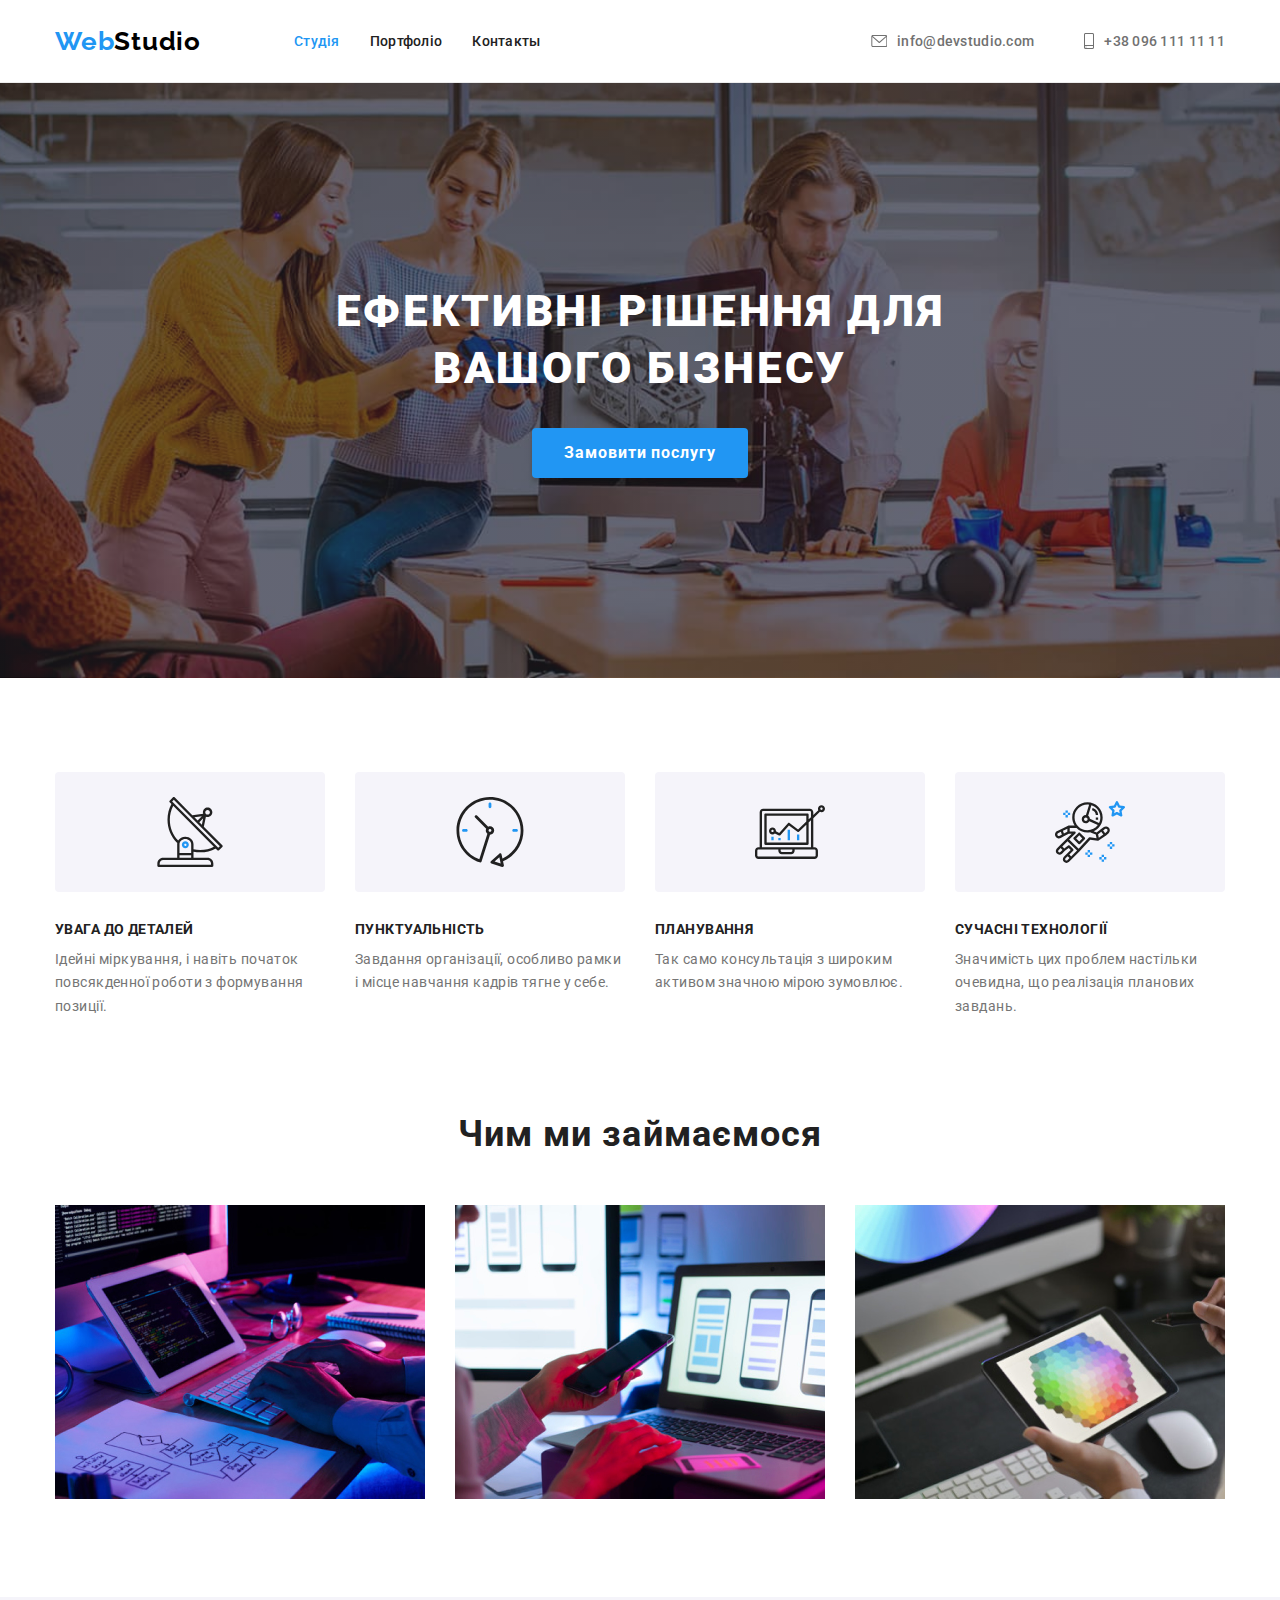
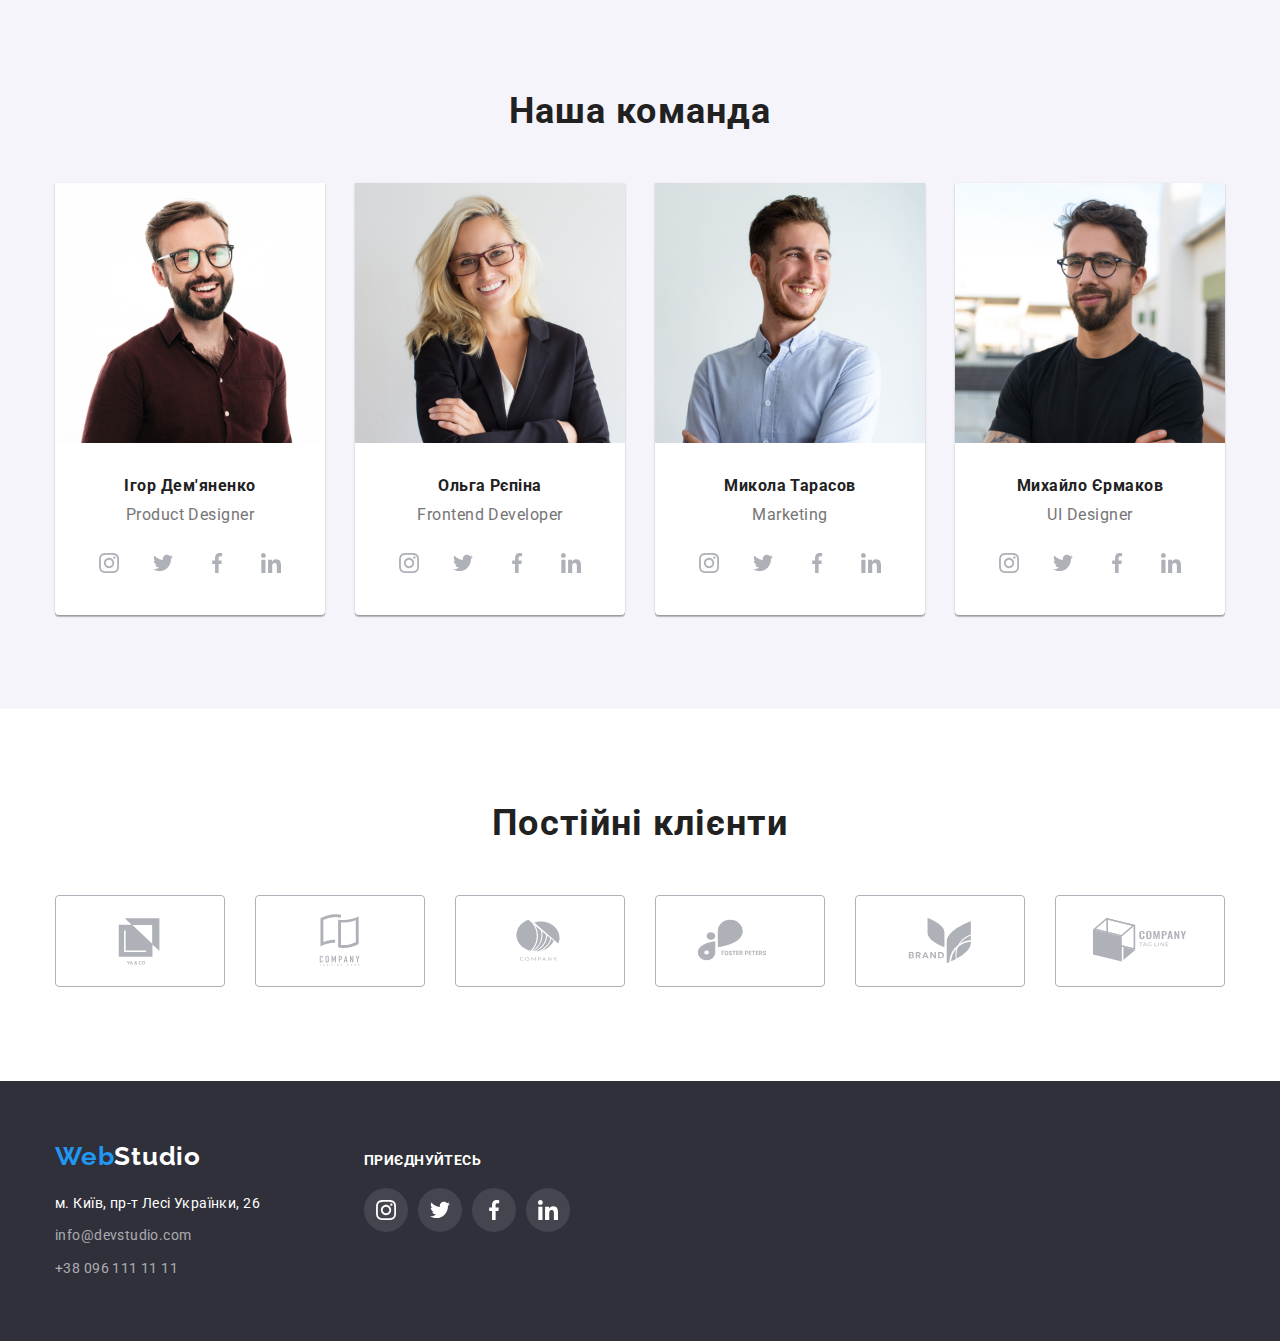
==== index.html @ 7f7ce5af "create h/w 5" ====
<!DOCTYPE html>
<html lang="uk">
  <head>
    <meta charset="UTF-8" />
    <meta http-equiv="X-UA-Compatible" content="IE=edge" />
    <meta name="viewport" content="width=device-width, initial-scale=1.0" />
    <title>Document</title>
    <link rel="preconnect" href="https://fonts.googleapis.com" />
    <link rel="preconnect" href="https://fonts.gstatic.com" crossorigin />
    <link
      href="https://fonts.googleapis.com/css2?family=Raleway:wght@700&family=Roboto:wght@400;500;700;900&display=swap"
      rel="stylesheet"
    />
    <link
      rel="stylesheet"
      href="https://cdnjs.cloudflare.com/ajax/libs/modern-normalize/1.1.0/modern-normalize.min.css"
    />
    <link rel="stylesheet" href="./css/styles.css" />
  </head>
  <body class="page">
    <header class="page-header">
      <div class="header-container container">
        <nav class="header nav">
          <a class="logo link" href="./index.html"
            >Web<span class="logo-header">Studio</span></a
          >
          <ul class="site-nav list">
            <li class="item">
              <a href="./index.html" class="link current">Студiя</a>
            </li>
            <li class="item">
              <a href="./portfolio.html" class="link">Портфолiо</a>
            </li>
            <li class="item"><a href="" class="link">Контакты</a></li>
          </ul>
        </nav>
        <ul class="header-contacts list">
          <li class="item">
            <a href="malito:info@devstudio.com" class="link"
              ><svg width="16" height="12" class="icons-header">
                <use
                  href="./images/icons.svg/symbol-defs.svg#icon-envelope"
                ></use></svg
              >info@devstudio.com</a
            >
          </li>
          <li class="item">
            <a href="tel:+380961111111" class="link"
              ><svg width="10" height="16" class="icons-header">
                <use
                  href="./images/icons.svg/symbol-defs.svg#icon-smartphone"
                ></use></svg
              >+38 096 111 11 11</a
            >
          </li>
        </ul>
      </div>
    </header>
    <main>
      <section class="hero section">
        <div class="container">
          <h1 class="main-header">Ефективні рішення для вашого бізнесу</h1>
          <button type="button" class="button primary">Замовити послугу</button>
        </div>
      </section>
      <section class="section features">
        <div class="benefits container">
          <h2 hidden>Нашi переваги</h2>
          <ul class="site-nav list">
            <li class="benefits-of-company">
              <div class="icons-benefits">
                <svg width="70" height="70">
                  <use
                    href="./images/icons.svg/symbol-defs.svg#icon-antenna"
                  ></use>
                </svg>
              </div>
              <h3 class="section-title">УВАГА ДО ДЕТАЛЕЙ</h3>
              <p class="benefits">
                Ідейні міркування, і навіть початок повсякденної роботи з
                формування позиції.
              </p>
            </li>
            <li class="benefits-of-company">
              <div class="icons-benefits">
                <svg width="70" height="70">
                  <use
                    href="./images/icons.svg/symbol-defs.svg#icon-clock"
                  ></use>
                </svg>
              </div>
              <h3 class="section-title">ПУНКТУАЛЬНІСТЬ</h3>
              <p class="benefits">
                Завдання організації, особливо рамки і місце навчання кадрів
                тягне у себе.
              </p>
            </li>
            <li class="benefits-of-company">
              <div class="icons-benefits">
                <svg width="70" height="70">
                  <use
                    href="./images/icons.svg/symbol-defs.svg#icon-diagram"
                  ></use>
                </svg>
              </div>
              <h3 class="section-title">ПЛАНУВАННЯ</h3>
              <p class="benefits">
                Так само консультація з широким активом значною мірою зумовлює.
              </p>
            </li>
            <li class="benefits-of-company">
              <div class="icons-benefits">
                <svg width="70" height="70">
                  <use
                    href="./images/icons.svg/symbol-defs.svg#icon-astronaut"
                  ></use>
                </svg>
              </div>
              <h3 class="section-title">СУЧАСНІ ТЕХНОЛОГІЇ</h3>
              <p class="benefits">
                Значимість цих проблем настільки очевидна, що реалізація
                планових завдань.
              </p>
            </li>
          </ul>
        </div>
      </section>
      <section class="section">
        <div class="container">
          <h2 class="title-what-we-do">Чим ми займаємося</h2>
          <ul class="site-nav works list">
            <li>
              <img
                src="./images/what-we-do1.jpg"
                alt="what we do1"
                width="370"
              />
            </li>
            <li>
              <img
                src="./images/what-we-do2.jpg"
                alt="what we do2"
                width="370"
              />
            </li>
            <li>
              <img
                src="./images/what-we-do3.jpg"
                alt="what we do3"
                width="370"
              />
            </li>
          </ul>
        </div>
      </section>
      <section class="section team">
        <div class="container">
          <h2 class="team-title">Наша команда</h2>
          <ul class="team-list list">
            <li class="team-employees">
              <img
                src="./images/our-team-product-designer.jpg"
                alt="product-designer"
                width="270"
              />
              <div class="team-wrapper">
                <h3 class="team-name">Ігор Дем'яненко</h3>
                <p class="team-position">Product Designer</p>
                <ul class="social-iist">
                  <li class="item">
                    <a href="https://instagram.com/" class="social-icons">
                      <svg width="20" height="20">
                        <use
                          href="./images/icons.svg/symbol-defs.svg#icon-instagram-2"
                        ></use></svg
                    ></a>
                  </li>
                  <li class="item">
                    <a href="https://twitter.com/" class="social-icons">
                      <svg width="20" height="20">
                        <use
                          href="./images/icons.svg/symbol-defs.svg#icon-twitter"
                        ></use></svg
                    ></a>
                  </li>
                  <li class="item">
                    <a href="https://facebook.com/" class="social-icons">
                      <svg width="20" height="20">
                        <use
                          href="./images/icons.svg/symbol-defs.svg#icon-facebook"
                        ></use></svg
                    ></a>
                  </li>
                  <li class="item">
                    <a href="https://www.linkedin.com/" class="social-icons">
                      <svg width="20" height="20">
                        <use
                          href="./images/icons.svg/symbol-defs.svg#icon-linkedin"
                        ></use></svg
                    ></a>
                  </li>
                </ul>
              </div>
            </li>

            <li class="team-employees">
              <img
                src="./images/our-team-frontend-developer.jpg"
                alt="frontend-developer"
                width="270"
              />
              <div class="team-wrapper">
                <h3 class="team-name">Ольга Рєпіна</h3>
                <p class="team-position">Frontend Developer</p>
                <ul class="social-iist">
                  <li class="item">
                    <a href="https://instagram.com/" class="social-icons">
                      <svg width="20" height="20">
                        <use
                          href="./images/icons.svg/symbol-defs.svg#icon-instagram-2"
                        ></use></svg
                    ></a>
                  </li>
                  <li class="item">
                    <a href="https://twitter.com/" class="social-icons">
                      <svg width="20" height="20">
                        <use
                          href="./images/icons.svg/symbol-defs.svg#icon-twitter"
                        ></use></svg
                    ></a>
                  </li>
                  <li class="item">
                    <a href="https://facebook.com/" class="social-icons">
                      <svg width="20" height="20">
                        <use
                          href="./images/icons.svg/symbol-defs.svg#icon-facebook"
                        ></use></svg
                    ></a>
                  </li>
                  <li class="item">
                    <a href="https://www.linkedin.com/" class="social-icons">
                      <svg width="20" height="20">
                        <use
                          href="./images/icons.svg/symbol-defs.svg#icon-linkedin"
                        ></use></svg
                    ></a>
                  </li>
                </ul>
              </div>
            </li>
            <li class="team-employees">
              <img
                src="./images/our-team-marketing.jpg"
                alt="marketing"
                width="270"
              />
              <div class="team-wrapper">
                <h3 class="team-name">Микола Тарасов</h3>
                <p class="team-position">Marketing</p>
                <ul class="social-iist">
                  <li class="item">
                    <a href="https://instagram.com/" class="social-icons">
                      <svg width="20" height="20">
                        <use
                          href="./images/icons.svg/symbol-defs.svg#icon-instagram-2"
                        ></use></svg
                    ></a>
                  </li>
                  <li class="item">
                    <a href="https://twitter.com/" class="social-icons">
                      <svg width="20" height="20">
                        <use
                          href="./images/icons.svg/symbol-defs.svg#icon-twitter"
                        ></use></svg
                    ></a>
                  </li>
                  <li class="item">
                    <a href="https://facebook.com/" class="social-icons">
                      <svg width="20" height="20">
                        <use
                          href="./images/icons.svg/symbol-defs.svg#icon-facebook"
                        ></use></svg
                    ></a>
                  </li>
                  <li class="item">
                    <a href="https://www.linkedin.com/" class="social-icons">
                      <svg width="20" height="20">
                        <use
                          href="./images/icons.svg/symbol-defs.svg#icon-linkedin"
                        ></use></svg
                    ></a>
                  </li>
                </ul>
              </div>
            </li>
            <li class="team-employees">
              <img
                src="./images/our-team-ui-designer.jpg"
                alt="ui designer"
                width="270"
              />
              <div class="team-wrapper">
                <h3 class="team-name">Михайло Єрмаков</h3>
                <p class="team-position">UI Designer</p>
                <ul class="social-iist">
                  <li class="item">
                    <a href="https://instagram.com/" class="social-icons">
                      <svg width="20" height="20">
                        <use
                          href="./images/icons.svg/symbol-defs.svg#icon-instagram-2"
                        ></use></svg
                    ></a>
                  </li>
                  <li class="item">
                    <a href="https://twitter.com/" class="social-icons">
                      <svg width="20" height="20">
                        <use
                          href="./images/icons.svg/symbol-defs.svg#icon-twitter"
                        ></use></svg
                    ></a>
                  </li>
                  <li class="item">
                    <a href="https://facebook.com/" class="social-icons">
                      <svg width="20" height="20">
                        <use
                          href="./images/icons.svg/symbol-defs.svg#icon-facebook"
                        ></use></svg
                    ></a>
                  </li>
                  <li class="item">
                    <a href="https://www.linkedin.com/" class="social-icons">
                      <svg width="20" height="20">
                        <use
                          href="./images/icons.svg/symbol-defs.svg#icon-linkedin"
                        ></use></svg
                    ></a>
                  </li>
                </ul>
              </div>
            </li>
          </ul>
        </div>
      </section>
      <section class="regular-customers section">
        <div class="container">
          <h2 class="title customers">Постійні клієнти</h2>
          <ul class="customers-list icons list">
            <li class="regular-customers icons">
              <a href="" class="company-icons">
                <svg width="106" height="60" class="items-clients">
                  <use
                    href="./images/icons.svg/symbol-defs.svg#icon-logo-union"
                  ></use></svg
              ></a>
            </li>
            <li class="regular-customers icons">
              <a href="" class="company-icons">
                <svg width="106" height="60" class="items-clients">
                  <use
                    href="./images/icons.svg/symbol-defs.svg#icon-logo-company"
                  ></use></svg
              ></a>
            </li>
            <li class="regular-customers icons">
              <a href="" class="company-icons">
                <svg width="106" height="60" class="items-clients">
                  <use
                    href="./images/icons.svg/symbol-defs.svg#icon-logo-second-company"
                  ></use></svg
              ></a>
            </li>
            <li class="regular-customers icons">
              <a href="" class="company-icons">
                <svg width="106" height="60" class="items-clients">
                  <use
                    href="./images/icons.svg/symbol-defs.svg#icon-logo-foster-peaters"
                  ></use></svg
              ></a>
            </li>
            <li class="regular-customers icons">
              <a href="" class="company-icons">
                <svg width="106" height="60" class="items-clients">
                  <use
                    href="./images/icons.svg/symbol-defs.svg#icon-logo-brand"
                  ></use></svg
              ></a>
            </li>
            <li class="regular-customers icons">
              <a href="" class="company-icons">
                <svg width="106" height="60" class="items-clients">
                  <use
                    href="./images/icons.svg/symbol-defs.svg#icon-logo-tag"
                  ></use></svg
              ></a>
            </li>
          </ul>
        </div>
      </section>
    </main>
    <footer class="page-footer">
      <div class="container footer">
        <div>
          <a class="logo link" href="./index.html"
            >Web<span class="logo-footer">Studio</span></a
          >
          <address class="footer-address">
            <ul class="nav-footer list">
              <li class="footer-item">
                <a
                  href="https://goo.gl/maps/p2XQU8UmfZMLt7c46"
                  target="_blank"
                  rel="noreferrer noopener"
                  >м. Київ, пр-т Лесі Українки, 26</a
                >
              </li>
              <li class="footer-item">
                <a class="contacts" href="malito:info@devstudio.com"
                  >info@devstudio.com</a
                >
              </li>
              <li class="footer-item">
                <a class="contacts" href="tel:+380961111111"
                  >+38 096 111 11 11</a
                >
              </li>
            </ul>
          </address>
        </div>
        <div>
          <p class="call-to-action">приєднуйтесь</p>
          <ul class="footer socials-icon list">
            <li class="item">
              <a href="https://instagram.com/" class="footer social-icons">
                <svg width="20" height="20">
                  <use
                    href="./images/icons.svg/symbol-defs.svg#icon-instagram-2"
                  ></use></svg
              ></a>
            </li>
            <li class="item">
              <a href="https://twitter.com/" class="footer social-icons">
                <svg width="20" height="20">
                  <use
                    href="./images/icons.svg/symbol-defs.svg#icon-twitter"
                  ></use></svg
              ></a>
            </li>
            <li class="item">
              <a href="https://facebook.com/" class="footer social-icons">
                <svg width="20" height="20">
                  <use
                    href="./images/icons.svg/symbol-defs.svg#icon-facebook"
                  ></use></svg
              ></a>
            </li>
            <li class="item">
              <a href="https://www.linkedin.com/" class="footer social-icons">
                <svg width="20" height="20">
                  <use
                    href="./images/icons.svg/symbol-defs.svg#icon-linkedin"
                  ></use></svg
              ></a>
            </li>
          </ul>
        </div>
      </div>
    </footer>
  </body>
</html>
---- css/styles.css ----
:root {
  --primary-text-color: #757575;
  --title-text-color: #000000;
  --accent-color: #2196f3;
  --title-header: #ffffff;
  --button-background: #f5f4fa;
}

body {
  color: var(--primary-text-color);
  background-color: var(--title-header);
  font-family: Roboto, sans-serif;
  margin: 0;
}

h1,
h2,
h3,
h4,
p {
  margin: 0px;
}

.list {
  list-style: none;
  padding: 0;
  margin: 0;
}

.img {
  display: block;
}

.section {
  padding: 94px 0;
  max-width: 1600px;
  margin-left: auto;
  margin-right: auto;
}
.page-footer {
  background-color: #2f303a;
  padding-top: 60px;
  padding-bottom: 60px;
  max-width: 1600px;
  margin-left: auto;
  margin-right: auto;
}

.logo {
  color: var(--accent-color);
  font-family: Raleway;
  font-weight: 700;
  font-size: 26px;
  line-height: 1.1;
  letter-spacing: 0.03em;
  margin-right: 93px;
}

.logo-header {
  color: var(--title-text-color);
  font-family: Raleway;
  font-weight: 700;
  font-size: 26px;
  line-height: 1.19;
  letter-spacing: 0.03em;
}

.logo-footer {
  color: var(--title-header);
  font-family: Raleway;
  font-weight: 700;
  font-size: 26px;
  line-height: 1.19;
  letter-spacing: 0.03em;
}

/*Site navigation*/

.site-nav.list {
  display: flex;
}

.site-nav .item {
  display: flex;
}

.site-nav .item:not(:last-child) {
  margin-right: 30px;
}

.site-nav.list.header {
  display: flex;
  margin-right: 30px;
}

.site-nav .link {
  color: #212121;
  font-weight: 500;
  font-size: 14px;
  line-height: 1.3;
  letter-spacing: 0.02em;
  display: flex;
  padding: 32px 0;
}
.site-nav .link:hover,
.site-nav .link:focus {
  color: var(--accent-color);
}

.site-nav.list a:hover,
:focus {
  color: var(--accent-color);
}

/*Site navigation footer*/

.nav-footer {
  color: var(--title-header);
  font-size: 14px;
  line-height: 1.7;
  letter-spacing: 0.03em;
}

.footer-address {
  font-style: normal;
  margin-top: 20px;
}

.footer-item:not(:last-child) {
  margin-bottom: 9px;
}

.nav-footer a {
  color: var(--title-header);
  font-size: 14px;
  line-height: 1.7;
  letter-spacing: 0.03em;
  text-decoration: none;
}

.nav-footer a:hover,
.nav-footer a:focus {
  color: var(--accent-color);
}

.nav-footer.list a.contacts {
  color: rgba(255, 255, 255, 0.6);
}

.nav-footer.list a:hover,
.nav-footer.list a:focus {
  color: var(--accent-color);
}

.section-title {
  color: #212121;
  line-height: 1.14;
  letter-spacing: 0.03em;
  font-size: 14px;
  text-transform: uppercase;
  margin-top: 0%;
  margin-bottom: 10px;
}

.button.primary {
  color: var(--title-header);
  background-color: var(--accent-color);
  font-weight: 700;
  font-size: 16px;
  line-height: 1;
  display: inline-block;
  align-items: center;
  text-align: center;
  letter-spacing: 0.06em;
  box-shadow: 0px 4px 4px rgba(0, 0, 0, 0.15);
  border-radius: 4px;
  padding: 10px 32px;
  min-width: 216px;
  height: 50px;
  border: none;
  cursor: pointer;
}

.button.primary:hover,
.button.primary:focus {
  background-color: #188ce8;
}

.filter-button {
  color: var(--button-background);
  background-color: #f5f4fa;
  font-family: inherit;
  cursor: pointer;
  color: #212121;
  font-weight: 500;
  font-size: 16px;
  line-height: 1.62;
  letter-spacing: 0.03em;
  border-radius: 4px;
  padding: 6px 22px;
  display: inline-block;
  text-align: center;
  border: none;
}

.filter-button:hover,
.filter-button:focus {
  color: var(--title-header);
  background-color: var(--accent-color);
  box-shadow: 0px 3px 1px rgba(0, 0, 0, 0.1), 0px 1px 2px rgba(0, 0, 0, 0.08),
    0px 2px 2px rgba(0, 0, 0, 0.12);
}

.site-nav .link.current {
  color: var(--accent-color);
}

.site-nav.list .benefits {
  font-size: 14px;
  line-height: 1.7;
  letter-spacing: 0.03em;
  display: block;
}
/* Section team */

.section.team {
  background: #f5f4fa;
}

.title.customers {
  margin-bottom: 50px;
}

.team-title {
  font-size: 36px;
  line-height: 1.16;
  text-align: center;
  letter-spacing: 0.03em;
  color: #212121;
  margin-bottom: 50px;
}

.team-list {
  display: flex;
  gap: 30px;
}

.team-name {
  font-size: 16px;
  line-height: 1.18;
  text-align: center;
  letter-spacing: 0.03em;
  color: #212121;
  margin-bottom: 10px;
}

.team-employees {
  background-color: #ffffff;
  box-shadow: 0px 1px 3px rgba(0, 0, 0, 0.12), 0px 1px 1px rgba(0, 0, 0, 0.14),
    0px 2px 1px rgba(0, 0, 0, 0.2);
  border-radius: 0px 0px 4px 4px;
}

.team-position {
  font-size: 16px;
  line-height: 1.16;
  text-align: center;
  letter-spacing: 0.03em;
  color: #757575;
  margin-bottom: 16px;
}

.team-wrapper {
  padding: 30px;
}

.site-nav.list .type {
  font-size: 16px;
  line-height: 1.88;
  letter-spacing: 0.03em;
  color: #757575;
}

.main-header {
  font-weight: 900;
  font-size: 44px;
  line-height: 1.3;
  text-align: center;
  letter-spacing: 0.06em;
  text-transform: uppercase;
  color: var(--title-header);
  width: 696px;
  margin: 0 auto;
  margin-bottom: 30px;
}

.header-contacts .link {
  color: #717171;
  line-height: 1.3;
  letter-spacing: 0.02em;
  font-weight: 500;
  font-size: 14px;
  padding: 32px 0;
  display: flex;
  align-items: center;
  gap: 10px;
}

.header-contacts.list .link:hover,
.header-contacts.list .link:focus {
  color: var(--accent-color);
}
.hero {
  text-align: center;
  padding: 200px 0;
  background-image: linear-gradient(
      to right,
      rgba(47, 48, 58, 0.4),
      rgba(47, 48, 58, 0.4)
    ),
    url(../images/background-picture.jpg);
  background-position: center;
  background-repeat: no-repeat;
  background-size: cover;
  width: 100%;
  max-width: 1600px;
  margin-left: auto;
  margin-right: auto;
}

.title {
  font-size: 36px;
  line-height: 1.16;
  text-align: center;
  letter-spacing: 0.03em;
  color: #212121;
}

.address {
  font-style: normal;
}

.portfolio-title {
  font-size: 18px;
  line-height: 2;
  letter-spacing: 0.06em;
  color: #212121;
  margin-bottom: 4px;
}

.portfolio-description {
  font-size: 16px;
  line-height: 1.88;
  letter-spacing: 0.03em;
  color: #757575;
}

.link {
  text-decoration: none;
}

.container {
  width: 1200px;
  padding-left: 15px;
  padding-right: 15px;
  margin-left: auto;
  margin-right: auto;
}

.page-header {
  border-bottom: 1px solid #ececec;
  max-width: 1600px;
  margin: auto;
}

.address {
  font-style: normal;
}

.container.page-footer {
  padding-top: 60px;
  padding-left: 15px;
}

.header-contacts.list .item + .item {
  margin-left: 50px;
}

.header.nav {
  display: flex;
  align-items: center;
}

.header-contacts {
  display: flex;
  margin-left: auto;
  align-items: center;
}

.header-container {
  display: flex;
  align-items: center;
}

.benefits-of-company {
  width: 270px;
  margin-right: 30px;
}

.benefits-of-company:last-child {
  margin-right: 0px;
}

.title-what-we-do {
  margin-bottom: 50px;
  font-weight: 700;
  font-size: 36px;
  line-height: 42px;
  text-align: center;
  letter-spacing: 0.03em;

  color: #212121;
}

.site-nav.works.list {
  justify-content: space-between;
  margin-right: 30px;
}

.site-nav.works.list:last-child {
  margin-right: 0px;
}

.site-nav.team.list {
  display: flex;
  justify-content: space-between;
  padding-top: 0px;
}

.site-nav .employees:not(:last-child) {
  margin-right: 30px;
}

/* Porfolio*/

.site-nav.portfolio.list {
  display: flex;
  justify-content: center;
  padding-bottom: 50px;
  margin-right: 0px;
}

.filter.button:not(:last-child) {
  margin-right: 8px;
}

/*porfolio list*/

.portfolio-filters {
  display: flex;
  justify-content: center;
  margin-bottom: 50px;
  gap: 8px;
}

.portfolio-list.list {
  display: flex;
  flex-wrap: wrap;
  gap: 30px;
}
.portfolio-card {
  display: block;
  outline: none;
}

.portfolio-card:hover,
.portfolio-card:focus {
  box-shadow: 0px 1px 1px rgba(0, 0, 0, 0.12), 0px 4px 4px rgba(0, 0, 0, 0.06),
    1px 4px 6px rgba(0, 0, 0, 0.16);
}

.portfolio-list.list:nth-child(3n) {
  margin-right: 0px;
}

.portfolio-item {
  width: 370px;
}

.portfolio-wrapper {
  padding: 20px 24px;
  border: 1px solid #eeeeee;
  border-top: none;
}

.features {
  padding-bottom: 0;
}

/*Icons CSS*/

.icons-header,
.social-icons,
.social-iist {
  fill: currentColor;
}

.icons-benefits {
  display: flex;
  width: 270px;
  height: 120px;
  flex-direction: column;
  justify-content: center;
  border-radius: 4px;
  margin-bottom: 30px;
  background-color: #f5f4fa;
  gap: 30px;
  align-items: center;
}

.social-icons {
  display: flex;
  width: 44px;
  height: 44px;
  border-radius: 50%;
  gap: 22px;
  background-color: transparent;
  fill: #afb1b8;
  align-items: center;
  justify-content: center;
}

.social-iist {
  display: flex;
  gap: 10px;
  list-style: none;
  align-items: center;
  justify-content: center;
  padding: 0%;
}

.social-icons:hover,
.social-icons:focus {
  fill: #ffffff;
  background-color: #2196f3;
}

.customers-list.icons {
  display: flex;
  gap: 30px;
}

.company-icons {
  color: #afb1b8;
  align-items: center;
  justify-content: center;
  display: flex;
  width: 170px;
  height: 92px;
  border: 1px solid #afb1b8;
  border-radius: 4px;
}

.company-icons:hover,
.company-icon:focus {
  color: #2196f3;
  border: 1px solid #2196f3;
}

.items-clients {
  fill: currentColor;
}

.call-to-action {
  font-weight: 700;
  font-size: 14px;
  line-height: 16px;
  letter-spacing: 0.03em;
  text-transform: uppercase;
  color: #ffffff;
  margin-bottom: 20px;
}

.container.footer {
  display: flex;
  gap: 70px;
  align-items: baseline;
}

.footer.socials-iist {
  display: flex;
  gap: 10px;
  list-style: none;
  align-items: center;
  justify-content: center;
  padding: 0%;
}

.footer.social-icons {
  display: flex;
  gap: 10px;
  background: rgba(255, 255, 255, 0.1);
  fill: #ffffff;
}

.footer.social-icons:hover,
.footer.social-icons:focus {
  background: #2196f3;
}

.footer.socials-icon.list {
  display: flex;
  gap: 10px;
}
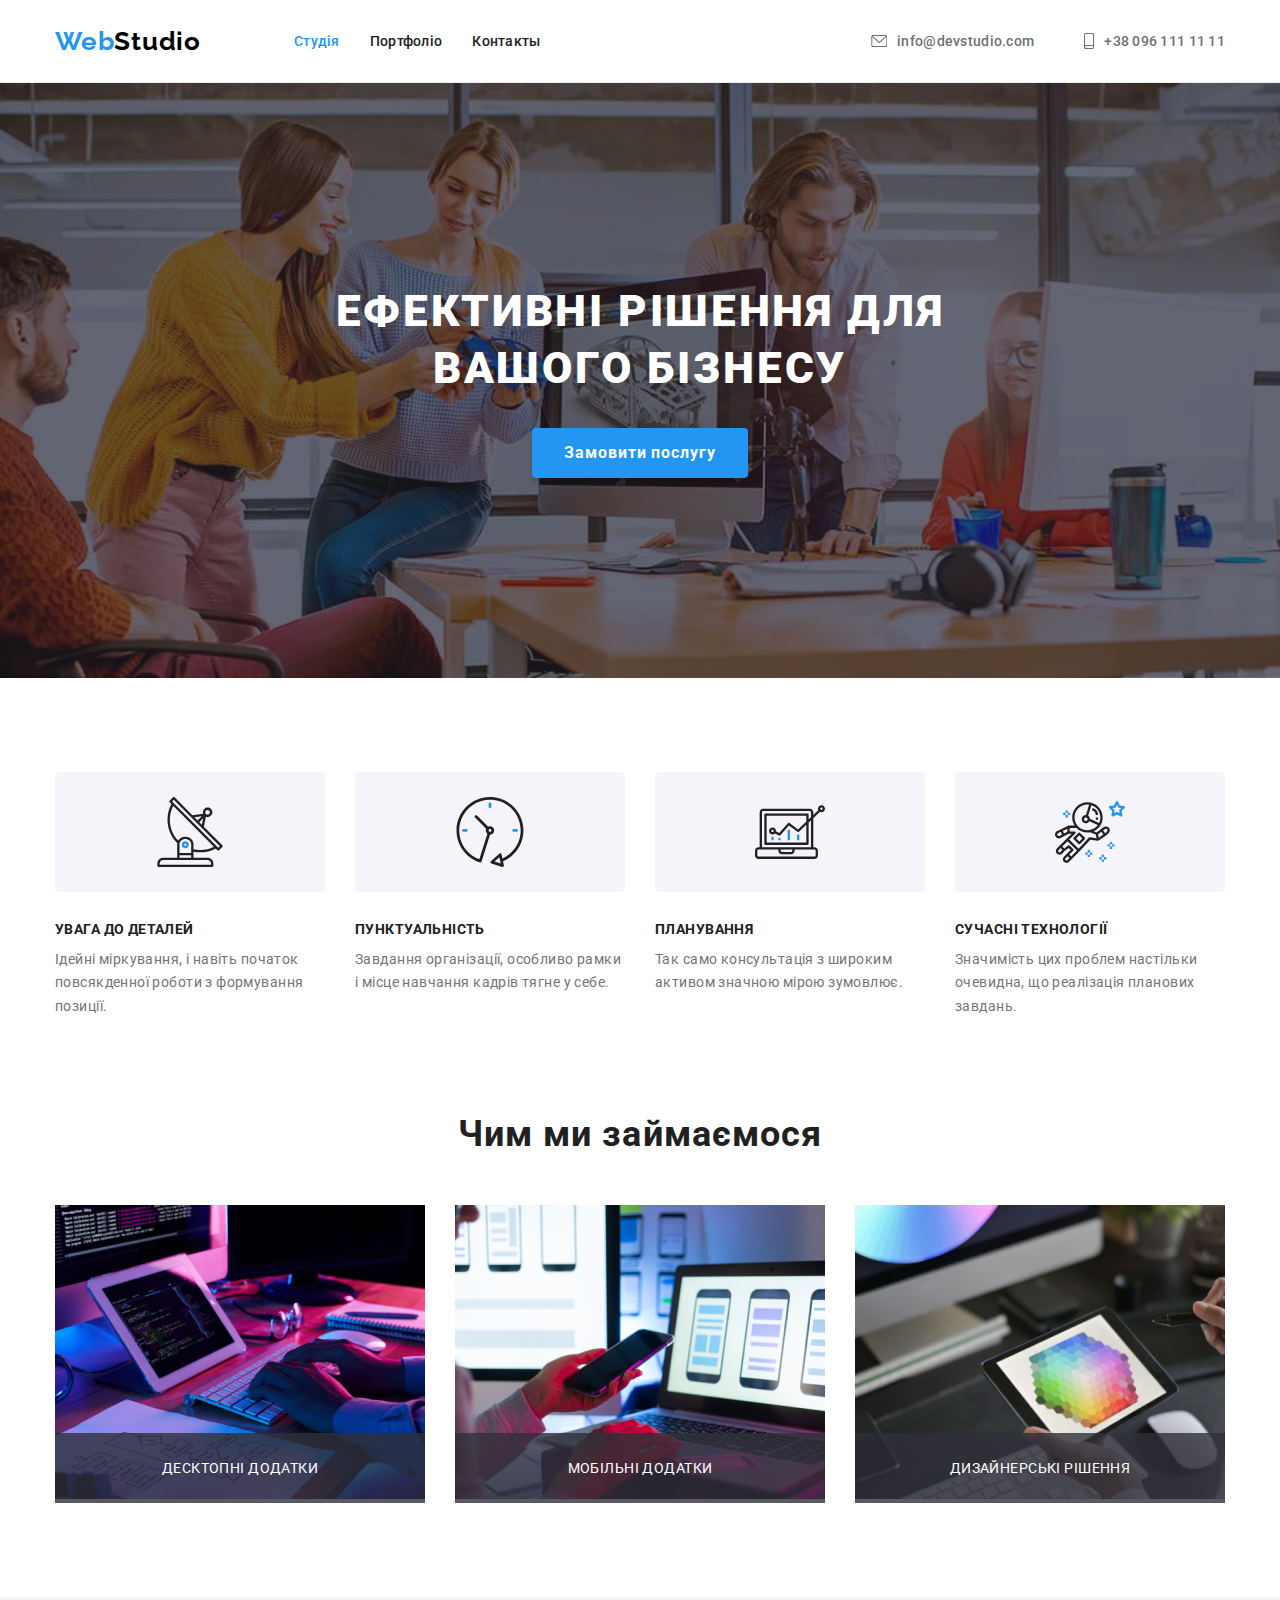
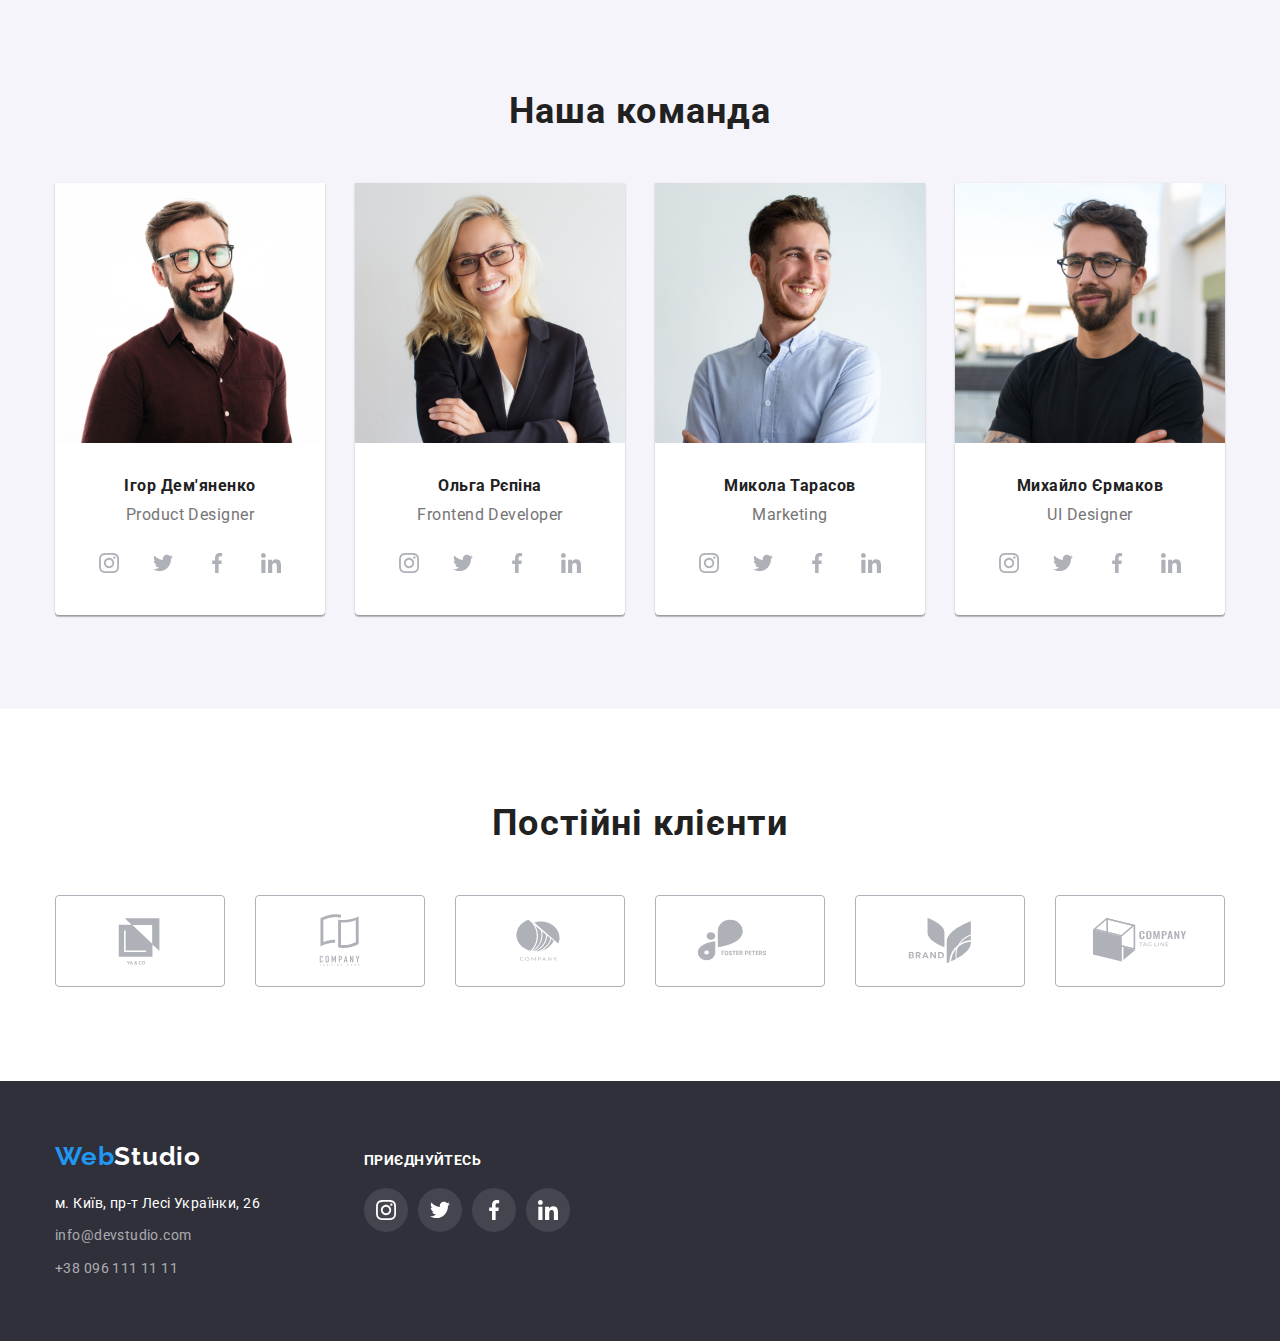
==== commit 8d19b6be: "create modal.js" ====
--- a/index.html
+++ b/index.html
@@ -130,25 +130,40 @@
           <h2 class="title-what-we-do">Чим ми займаємося</h2>
           <ul class="site-nav works list">
             <li>
-              <img
-                src="./images/what-we-do1.jpg"
-                alt="what we do1"
-                width="370"
-              />
+              <div class="product-thumb">
+                <img
+                  src="./images/what-we-do1.jpg"
+                  alt="what we do1"
+                  width="370"
+                />
+                <div class="product-caption">
+                  <p class="captions">Десктопні додатки</p>
+                </div>
+              </div>
             </li>
             <li>
-              <img
-                src="./images/what-we-do2.jpg"
-                alt="what we do2"
-                width="370"
-              />
+              <div class="product-thumb">
+                <img
+                  src="./images/what-we-do2.jpg"
+                  alt="what we do2"
+                  width="370"
+                />
+                <div class="product-caption">
+                  <p class="captions">Мобільні додатки</p>
+                </div>
+              </div>
             </li>
             <li>
-              <img
-                src="./images/what-we-do3.jpg"
-                alt="what we do3"
-                width="370"
-              />
+              <div class="product-thumb">
+                <img
+                  src="./images/what-we-do3.jpg"
+                  alt="what we do3"
+                  width="370"
+                />
+                <div class="product-caption">
+                  <p class="captions">Дизайнерські рішення</p>
+                </div>
+              </div>
             </li>
           </ul>
         </div>
@@ -465,5 +480,8 @@
         </div>
       </div>
     </footer>
+    <div class="backdrop"></div>
+
+    <script src="./js/modal.js"></script>
   </body>
 </html>
--- a/css/styles.css
+++ b/css/styles.css
@@ -80,6 +80,9 @@
   display: flex;
 }
 
+.site-nav.list .link.current {
+}
+
 .site-nav .item {
   display: flex;
 }
@@ -105,11 +108,15 @@
 .site-nav .link:hover,
 .site-nav .link:focus {
   color: var(--accent-color);
+  transition-duration: 250ms;
+  animation-timing-function: cubic-bezier(0.4, 0, 0.2, 1);
 }
 
 .site-nav.list a:hover,
 :focus {
   color: var(--accent-color);
+  transition-duration: 250ms;
+  animation-timing-function: cubic-bezier(0.4, 0, 0.2, 1);
 }
 
 /*Site navigation footer*/
@@ -141,6 +148,8 @@
 .nav-footer a:hover,
 .nav-footer a:focus {
   color: var(--accent-color);
+  transition-duration: 250ms;
+  animation-timing-function: cubic-bezier(0.4, 0, 0.2, 1);
 }
 
 .nav-footer.list a.contacts {
@@ -150,6 +159,8 @@
 .nav-footer.list a:hover,
 .nav-footer.list a:focus {
   color: var(--accent-color);
+  transition-duration: 250ms;
+  animation-timing-function: cubic-bezier(0.4, 0, 0.2, 1);
 }
 
 .section-title {
@@ -184,6 +195,8 @@
 .button.primary:hover,
 .button.primary:focus {
   background-color: #188ce8;
+  transition-duration: 250ms;
+  animation-timing-function: cubic-bezier(0.4, 0, 0.2, 1);
 }
 
 .filter-button {
@@ -209,6 +222,8 @@
   background-color: var(--accent-color);
   box-shadow: 0px 3px 1px rgba(0, 0, 0, 0.1), 0px 1px 2px rgba(0, 0, 0, 0.08),
     0px 2px 2px rgba(0, 0, 0, 0.12);
+  transition-duration: 250ms;
+  animation-timing-function: cubic-bezier(0.4, 0, 0.2, 1);
 }
 
 .site-nav .link.current {
@@ -309,6 +324,8 @@
 .header-contacts.list .link:hover,
 .header-contacts.list .link:focus {
   color: var(--accent-color);
+  transition-duration: 250ms;
+  animation-timing-function: cubic-bezier(0.4, 0, 0.2, 1);
 }
 .hero {
   text-align: center;
@@ -425,6 +442,7 @@
 .site-nav.works.list {
   justify-content: space-between;
   margin-right: 30px;
+  position: relative;
 }
 
 .site-nav.works.list:last-child {
@@ -471,12 +489,16 @@
 .portfolio-card {
   display: block;
   outline: none;
-}
-
-.portfolio-card:hover,
-.portfolio-card:focus {
+  position: relative;
+}
+
+.portfolio-total:hover,
+.portfolio-total:focus {
   box-shadow: 0px 1px 1px rgba(0, 0, 0, 0.12), 0px 4px 4px rgba(0, 0, 0, 0.06),
     1px 4px 6px rgba(0, 0, 0, 0.16);
+  transition-duration: 250ms;
+  animation-timing-function: cubic-bezier(0.4, 0, 0.2, 1);
+  opacity: 1;
 }
 
 .portfolio-list.list:nth-child(3n) {
@@ -543,6 +565,8 @@
 .social-icons:focus {
   fill: #ffffff;
   background-color: #2196f3;
+  transition-duration: 250ms;
+  animation-timing-function: cubic-bezier(0.4, 0, 0.2, 1);
 }
 
 .customers-list.icons {
@@ -565,6 +589,8 @@
 .company-icon:focus {
   color: #2196f3;
   border: 1px solid #2196f3;
+  transition-duration: 250ms;
+  animation-timing-function: cubic-bezier(0.4, 0, 0.2, 1);
 }
 
 .items-clients {
@@ -606,9 +632,66 @@
 .footer.social-icons:hover,
 .footer.social-icons:focus {
   background: #2196f3;
+  transition-duration: 250ms;
+  animation-timing-function: cubic-bezier(0.4, 0, 0.2, 1);
 }
 
 .footer.socials-icon.list {
   display: flex;
   gap: 10px;
 }
+
+/* Позиционирвоание элементов*/
+
+.captions {
+  font-size: 14px;
+  line-height: 16px;
+  text-align: center;
+  letter-spacing: 0.03em;
+  text-transform: uppercase;
+  color: var(--title-header);
+  background: rgba(47, 48, 58, 0.8);
+  align-items: center;
+  padding-top: 27px;
+  width: 370px;
+  height: 70px;
+}
+
+.product-caption {
+  position: absolute;
+  width: 370px;
+  height: 70px;
+  bottom: 0;
+  left: 0;
+}
+
+.product-thumb {
+  position: relative;
+}
+
+.portfolio-info {
+  font-size: 18px;
+  line-height: 1.56;
+  letter-spacing: 0.03em;
+  color: #ffffff;
+  background: rgba(33, 150, 243, 0.9);
+  padding: 63px 24px;
+}
+
+.portfolio-about {
+  position: absolute;
+  width: 370px;
+  height: 294px;
+  opacity: 0;
+}
+
+.portfolio-total {
+  position: relative;
+}
+
+.portfolio-about:hover,
+:focus {
+  opacity: 1;
+  transition-duration: 250ms;
+  animation-timing-function: cubic-bezier(0.4, 0, 0.2, 1);
+}
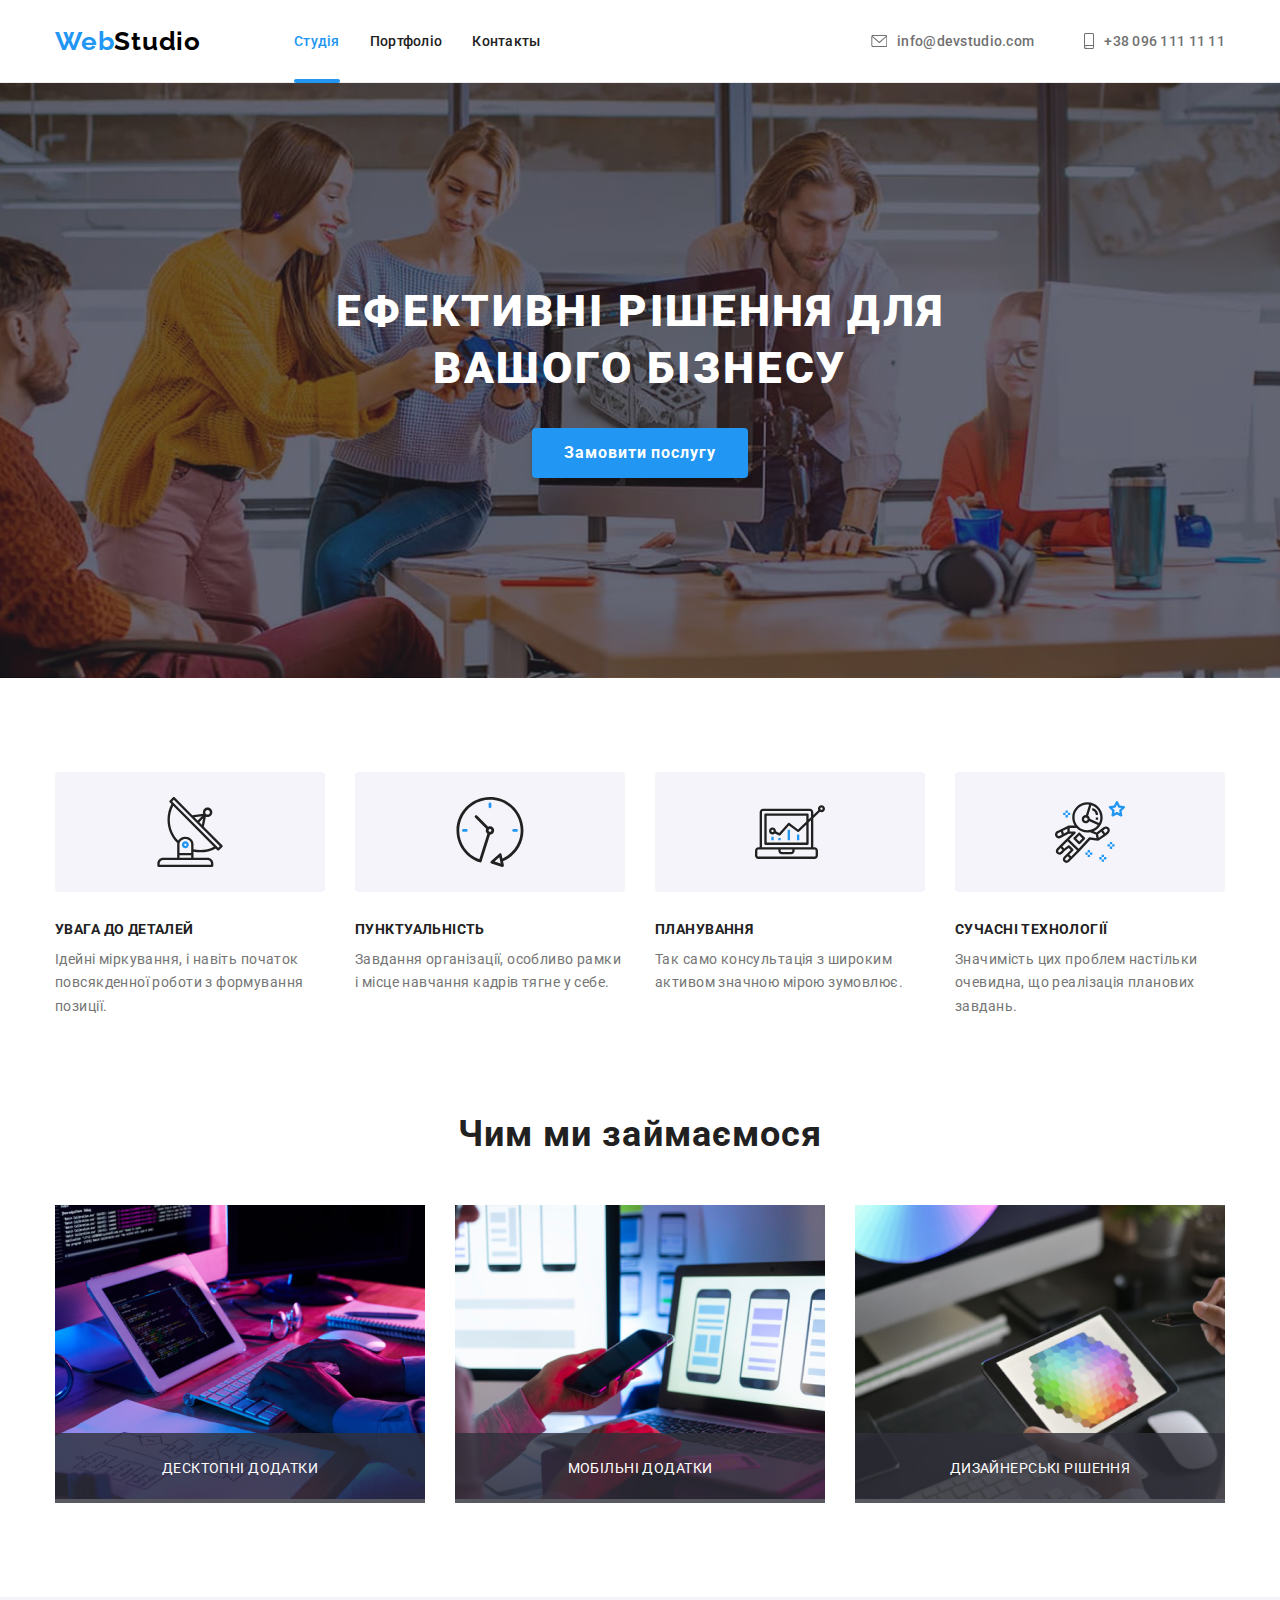
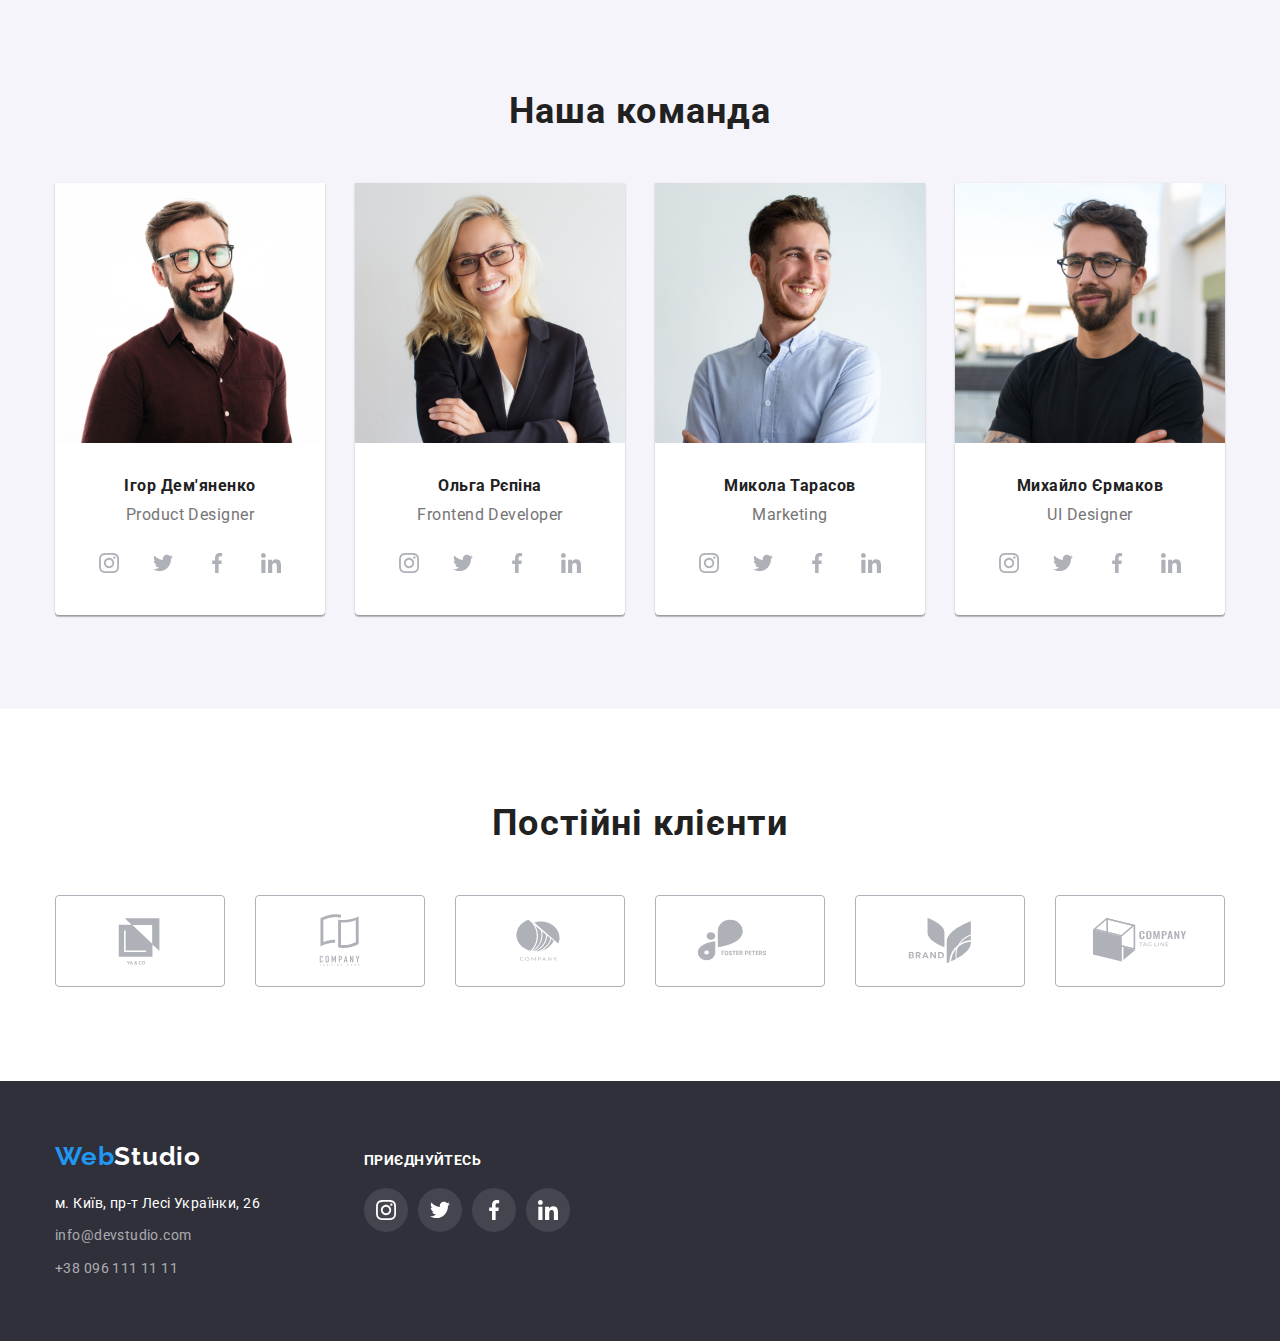
==== commit 78c6068b: "finish h/m-5" ====
--- a/index.html
+++ b/index.html
@@ -60,7 +60,9 @@
       <section class="hero section">
         <div class="container">
           <h1 class="main-header">Ефективні рішення для вашого бізнесу</h1>
-          <button type="button" class="button primary">Замовити послугу</button>
+          <button type="button" class="button primary" data-modal-open>
+            Замовити послугу
+          </button>
         </div>
       </section>
       <section class="section features">
@@ -480,8 +482,15 @@
         </div>
       </div>
     </footer>
-    <div class="backdrop"></div>
-
+    <div class="backdrop is-hidden" data-modal>
+      <div class="modal">
+        <button class="modal-btn" data-modal-close>
+          <svg width="30" height="30" class="close-button">
+            <use href="./images/icons.svg/symbol-defs.svg#icon-close-1"></use>
+          </svg>
+        </button>
+      </div>
+    </div>
     <script src="./js/modal.js"></script>
   </body>
 </html>
--- a/css/styles.css
+++ b/css/styles.css
@@ -80,7 +80,15 @@
   display: flex;
 }
 
-.site-nav.list .link.current {
+.site-nav.list .current::after {
+  content: "";
+  display: block;
+  width: 100%;
+  height: 4px;
+  border-radius: 2px;
+  background-color: #2196f3;
+  margin-top: 47px;
+  position: absolute;
 }
 
 .site-nav .item {
@@ -109,14 +117,14 @@
 .site-nav .link:focus {
   color: var(--accent-color);
   transition-duration: 250ms;
-  animation-timing-function: cubic-bezier(0.4, 0, 0.2, 1);
+  transition-timing-function: cubic-bezier(0.4, 0, 0.2, 1);
 }
 
 .site-nav.list a:hover,
-:focus {
+.site-nav.list a::focus {
   color: var(--accent-color);
   transition-duration: 250ms;
-  animation-timing-function: cubic-bezier(0.4, 0, 0.2, 1);
+  transition-timing-function: cubic-bezier(0.4, 0, 0.2, 1);
 }
 
 /*Site navigation footer*/
@@ -149,7 +157,7 @@
 .nav-footer a:focus {
   color: var(--accent-color);
   transition-duration: 250ms;
-  animation-timing-function: cubic-bezier(0.4, 0, 0.2, 1);
+  transition-timing-function: cubic-bezier(0.4, 0, 0.2, 1);
 }
 
 .nav-footer.list a.contacts {
@@ -160,7 +168,7 @@
 .nav-footer.list a:focus {
   color: var(--accent-color);
   transition-duration: 250ms;
-  animation-timing-function: cubic-bezier(0.4, 0, 0.2, 1);
+  transition-timing-function: cubic-bezier(0.4, 0, 0.2, 1);
 }
 
 .section-title {
@@ -196,7 +204,7 @@
 .button.primary:focus {
   background-color: #188ce8;
   transition-duration: 250ms;
-  animation-timing-function: cubic-bezier(0.4, 0, 0.2, 1);
+  transition-timing-function: cubic-bezier(0.4, 0, 0.2, 1);
 }
 
 .filter-button {
@@ -223,11 +231,12 @@
   box-shadow: 0px 3px 1px rgba(0, 0, 0, 0.1), 0px 1px 2px rgba(0, 0, 0, 0.08),
     0px 2px 2px rgba(0, 0, 0, 0.12);
   transition-duration: 250ms;
-  animation-timing-function: cubic-bezier(0.4, 0, 0.2, 1);
+  transition-timing-function: cubic-bezier(0.4, 0, 0.2, 1);
 }
 
 .site-nav .link.current {
   color: var(--accent-color);
+  position: relative;
 }
 
 .site-nav.list .benefits {
@@ -325,7 +334,7 @@
 .header-contacts.list .link:focus {
   color: var(--accent-color);
   transition-duration: 250ms;
-  animation-timing-function: cubic-bezier(0.4, 0, 0.2, 1);
+  transition-timing-function: cubic-bezier(0.4, 0, 0.2, 1);
 }
 .hero {
   text-align: center;
@@ -488,17 +497,15 @@
 }
 .portfolio-card {
   display: block;
-  outline: none;
-  position: relative;
-}
-
-.portfolio-total:hover,
-.portfolio-total:focus {
+  transition-property: box-shadow;
+  transition-duration: 250ms;
+  transition-timing-function: cubic-bezier(0.4, 0, 0.2, 1);
+}
+
+.portfolio-card:hover,
+.portfolio-card:focus {
   box-shadow: 0px 1px 1px rgba(0, 0, 0, 0.12), 0px 4px 4px rgba(0, 0, 0, 0.06),
     1px 4px 6px rgba(0, 0, 0, 0.16);
-  transition-duration: 250ms;
-  animation-timing-function: cubic-bezier(0.4, 0, 0.2, 1);
-  opacity: 1;
 }
 
 .portfolio-list.list:nth-child(3n) {
@@ -566,7 +573,7 @@
   fill: #ffffff;
   background-color: #2196f3;
   transition-duration: 250ms;
-  animation-timing-function: cubic-bezier(0.4, 0, 0.2, 1);
+  transition-timing-function: cubic-bezier(0.4, 0, 0.2, 1);
 }
 
 .customers-list.icons {
@@ -590,7 +597,7 @@
   color: #2196f3;
   border: 1px solid #2196f3;
   transition-duration: 250ms;
-  animation-timing-function: cubic-bezier(0.4, 0, 0.2, 1);
+  transition-timing-function: cubic-bezier(0.4, 0, 0.2, 1);
 }
 
 .items-clients {
@@ -633,7 +640,7 @@
 .footer.social-icons:focus {
   background: #2196f3;
   transition-duration: 250ms;
-  animation-timing-function: cubic-bezier(0.4, 0, 0.2, 1);
+  transition-timing-function: cubic-bezier(0.4, 0, 0.2, 1);
 }
 
 .footer.socials-icon.list {
@@ -678,20 +685,62 @@
   padding: 63px 24px;
 }
 
+.portfolio-total {
+  position: relative;
+  overflow: hidden;
+}
+
 .portfolio-about {
   position: absolute;
+  bottom: 0;
+  left: 0;
   width: 370px;
   height: 294px;
+  transform: translateY(100%);
+
+  transition-property: transform;
+  transition-duration: 250ms;
+  transition-timing-function: cubic-bezier(0.4, 0, 0.2, 1);
+}
+
+.portfolio-card:hover .portfolio-about,
+.portfolio-card:focus .portfolio-about {
+  transform: translateY(0);
+}
+/*Модальое окно*/
+
+.backdrop {
+  position: fixed;
+  top: 0;
+  left: 0;
+  width: 100%;
+  height: 100%;
+  background: rgba(0, 0, 0, 0.2);
+}
+
+.backdrop.is-hidden {
   opacity: 0;
-}
-
-.portfolio-total {
-  position: relative;
-}
-
-.portfolio-about:hover,
-:focus {
-  opacity: 1;
-  transition-duration: 250ms;
-  animation-timing-function: cubic-bezier(0.4, 0, 0.2, 1);
-}
+  pointer-events: none;
+  visibility: none;
+}
+
+.modal {
+  position: absolute;
+  top: 50%;
+  left: 50%;
+  transform: translate(-50%, -50%);
+  width: 528px;
+  height: 581px;
+  background: #ffffff;
+  box-shadow: 0px 1px 3px rgba(0, 0, 0, 0.12), 0px 1px 1px rgba(0, 0, 0, 0.14),
+    0px 2px 1px rgba(0, 0, 0, 0.2);
+  border-radius: 4px;
+}
+
+.close-button {
+  position: fixed;
+  top: 17px;
+  right: 17px;
+  background: #ffffff;
+  fill: #000000;
+}
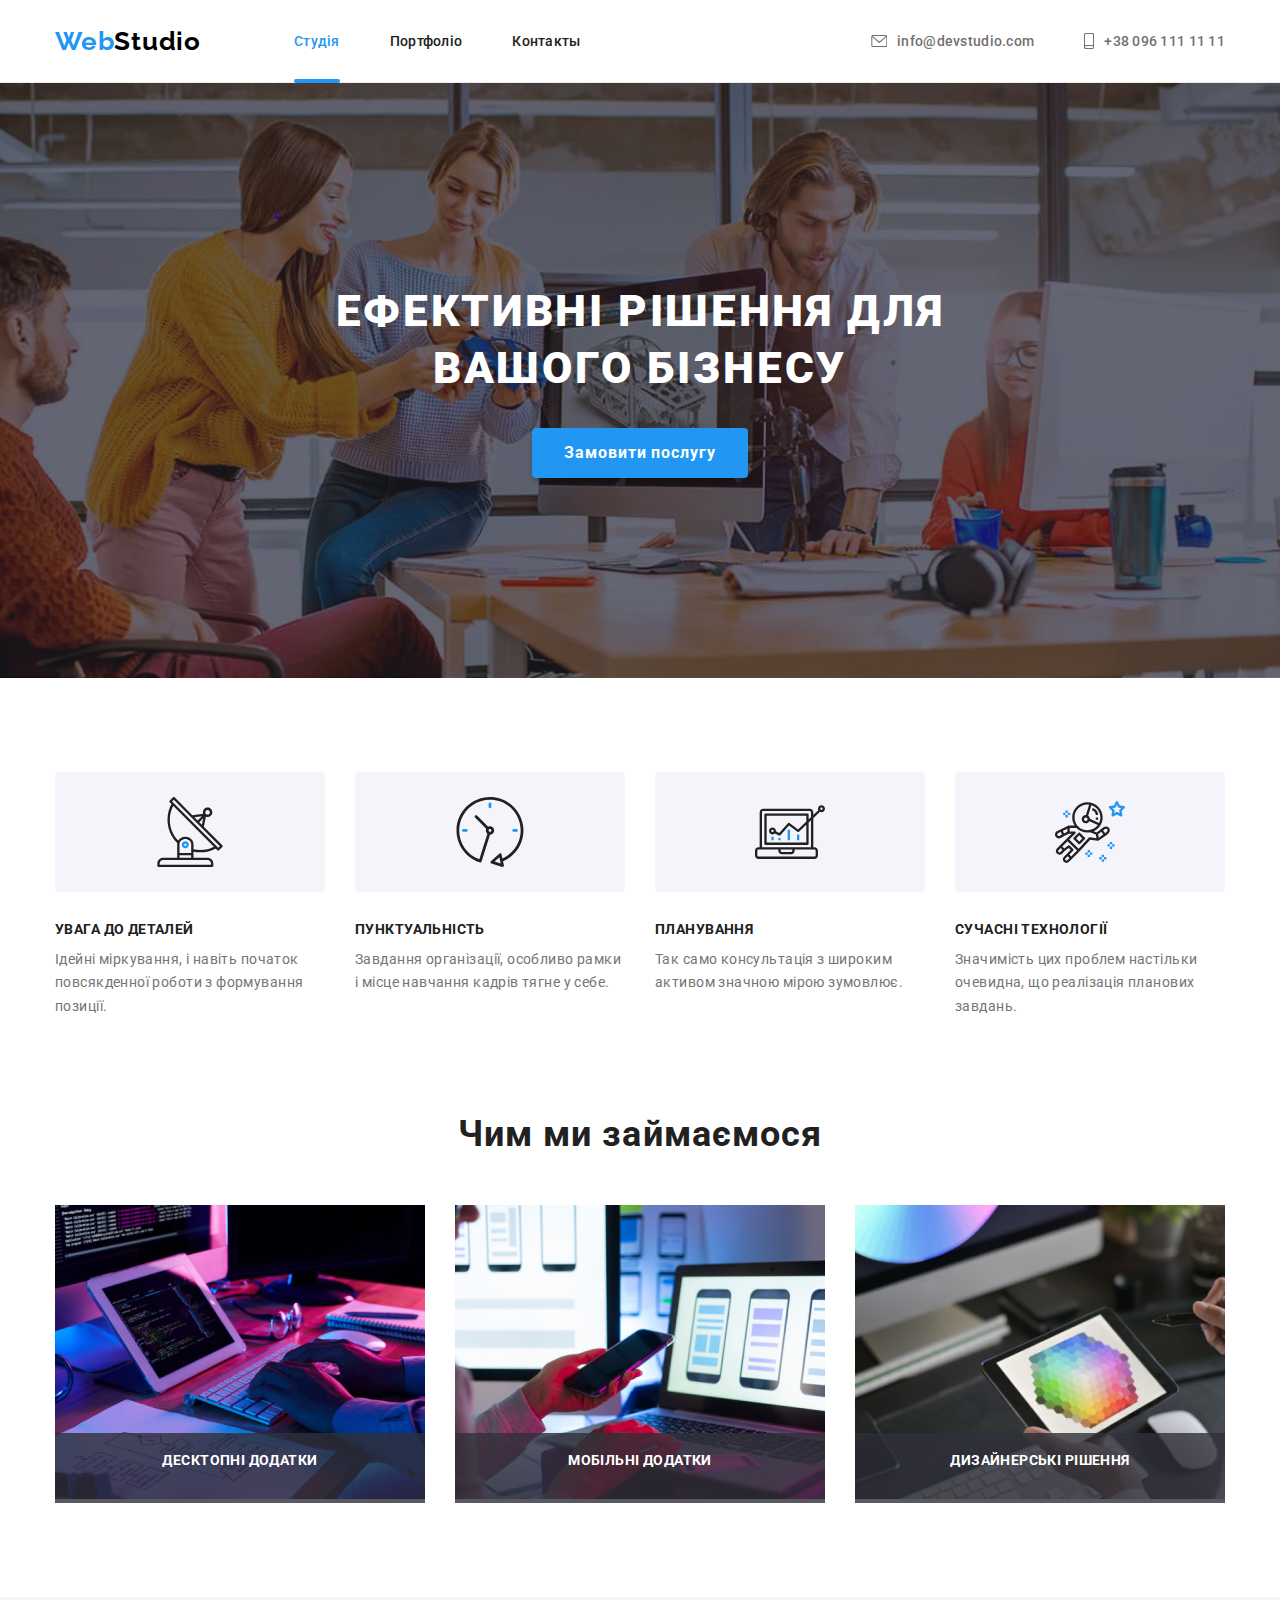
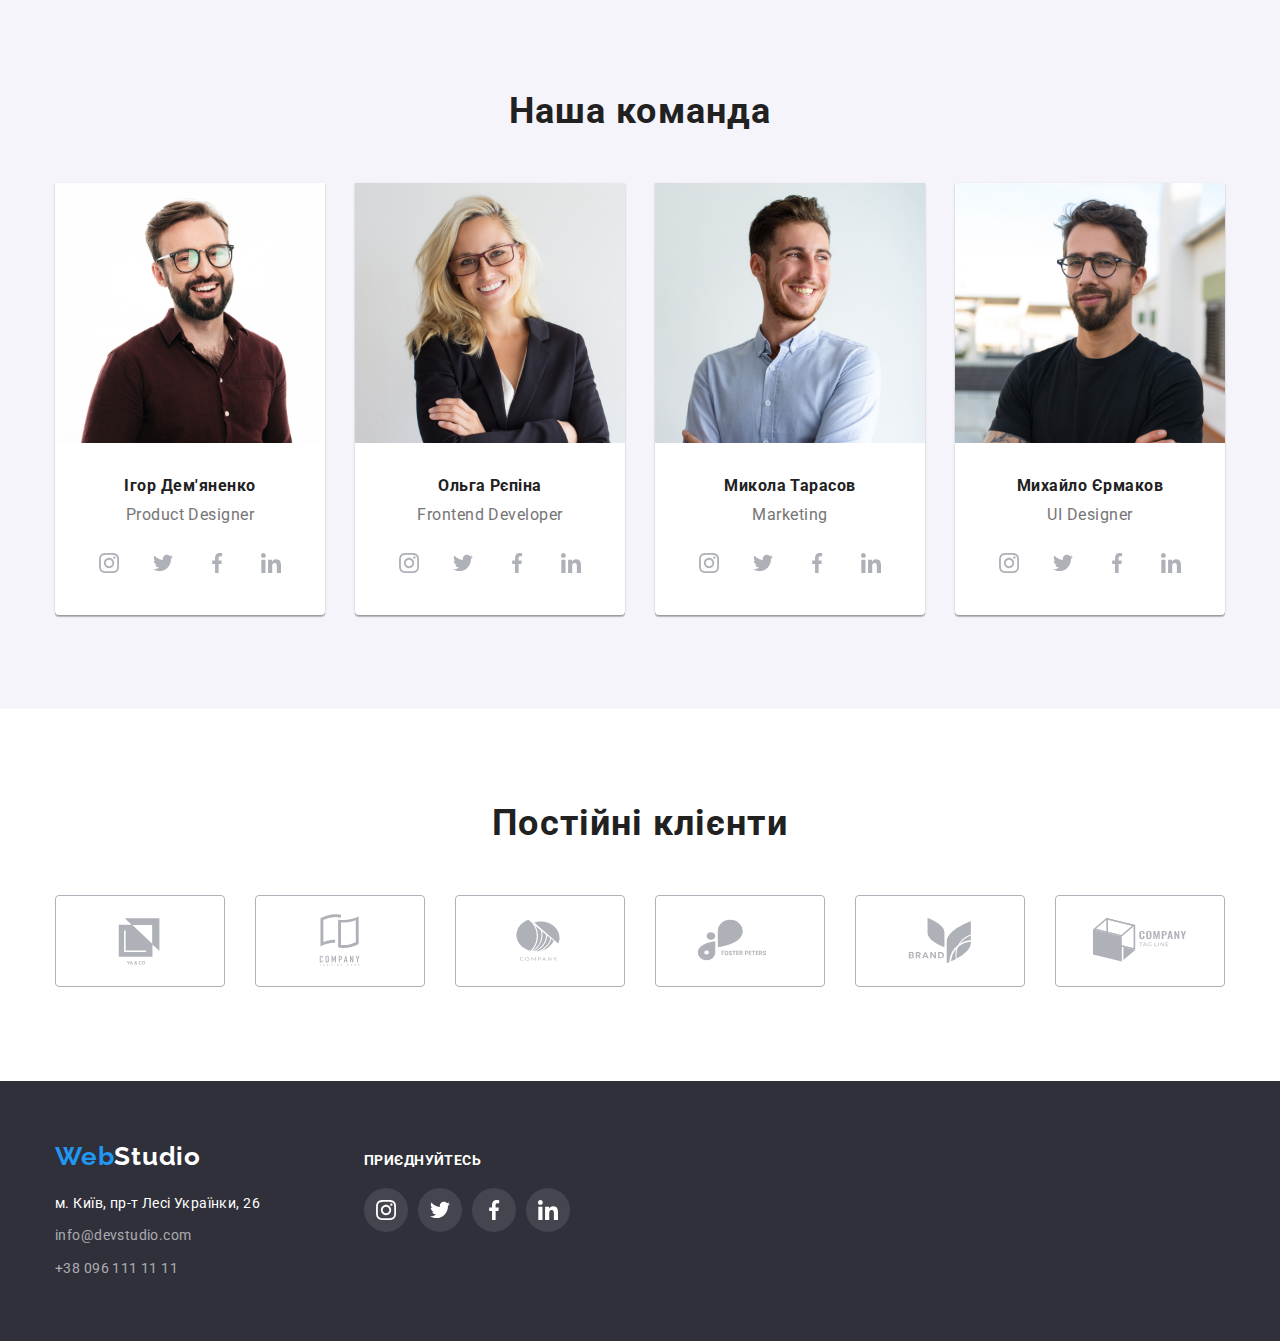
==== commit 96c4ca06: "h/w5" ====
--- a/index.html
+++ b/index.html
@@ -485,7 +485,7 @@
     <div class="backdrop is-hidden" data-modal>
       <div class="modal">
         <button class="modal-btn" data-modal-close>
-          <svg width="30" height="30" class="close-button">
+          <svg width="18" height="18" class="close-button">
             <use href="./images/icons.svg/symbol-defs.svg#icon-close-1"></use>
           </svg>
         </button>
--- a/css/styles.css
+++ b/css/styles.css
@@ -96,12 +96,15 @@
 }
 
 .site-nav .item:not(:last-child) {
+  margin-right: 50px;
+}
+
+.site-nav.list.header {
+  display: flex;
   margin-right: 30px;
-}
-
-.site-nav.list.header {
-  display: flex;
-  margin-right: 30px;
+  transition-property: color;
+  transition-duration: 250ms;
+  transition-timing-function: cubic-bezier(0.4, 0, 0.2, 1);
 }
 
 .site-nav .link {
@@ -112,19 +115,19 @@
   letter-spacing: 0.02em;
   display: flex;
   padding: 32px 0;
-}
+  transition-property: color;
+  transition-duration: 250ms;
+  transition-timing-function: cubic-bezier(0.4, 0, 0.2, 1);
+}
+
 .site-nav .link:hover,
 .site-nav .link:focus {
   color: var(--accent-color);
-  transition-duration: 250ms;
-  transition-timing-function: cubic-bezier(0.4, 0, 0.2, 1);
 }
 
 .site-nav.list a:hover,
 .site-nav.list a::focus {
   color: var(--accent-color);
-  transition-duration: 250ms;
-  transition-timing-function: cubic-bezier(0.4, 0, 0.2, 1);
 }
 
 /*Site navigation footer*/
@@ -151,24 +154,26 @@
   line-height: 1.7;
   letter-spacing: 0.03em;
   text-decoration: none;
+  transition-property: color;
+  transition-duration: 250ms;
+  transition-timing-function: cubic-bezier(0.4, 0, 0.2, 1);
 }
 
 .nav-footer a:hover,
 .nav-footer a:focus {
   color: var(--accent-color);
-  transition-duration: 250ms;
-  transition-timing-function: cubic-bezier(0.4, 0, 0.2, 1);
 }
 
 .nav-footer.list a.contacts {
   color: rgba(255, 255, 255, 0.6);
+  transition-property: color;
+  transition-duration: 250ms;
+  transition-timing-function: cubic-bezier(0.4, 0, 0.2, 1);
 }
 
 .nav-footer.list a:hover,
 .nav-footer.list a:focus {
   color: var(--accent-color);
-  transition-duration: 250ms;
-  transition-timing-function: cubic-bezier(0.4, 0, 0.2, 1);
 }
 
 .section-title {
@@ -198,13 +203,14 @@
   height: 50px;
   border: none;
   cursor: pointer;
+  transition-property: color;
+  transition-duration: 250ms;
+  transition-timing-function: cubic-bezier(0.4, 0, 0.2, 1);
 }
 
 .button.primary:hover,
 .button.primary:focus {
   background-color: #188ce8;
-  transition-duration: 250ms;
-  transition-timing-function: cubic-bezier(0.4, 0, 0.2, 1);
 }
 
 .filter-button {
@@ -222,6 +228,9 @@
   display: inline-block;
   text-align: center;
   border: none;
+  transition-property: color;
+  transition-duration: 250ms;
+  transition-timing-function: cubic-bezier(0.4, 0, 0.2, 1);
 }
 
 .filter-button:hover,
@@ -230,8 +239,6 @@
   background-color: var(--accent-color);
   box-shadow: 0px 3px 1px rgba(0, 0, 0, 0.1), 0px 1px 2px rgba(0, 0, 0, 0.08),
     0px 2px 2px rgba(0, 0, 0, 0.12);
-  transition-duration: 250ms;
-  transition-timing-function: cubic-bezier(0.4, 0, 0.2, 1);
 }
 
 .site-nav .link.current {
@@ -328,13 +335,14 @@
   display: flex;
   align-items: center;
   gap: 10px;
+  transition-property: color;
+  transition-duration: 250ms;
+  transition-timing-function: cubic-bezier(0.4, 0, 0.2, 1);
 }
 
 .header-contacts.list .link:hover,
 .header-contacts.list .link:focus {
   color: var(--accent-color);
-  transition-duration: 250ms;
-  transition-timing-function: cubic-bezier(0.4, 0, 0.2, 1);
 }
 .hero {
   text-align: center;
@@ -557,6 +565,9 @@
   fill: #afb1b8;
   align-items: center;
   justify-content: center;
+  transition-property: color;
+  transition-duration: 250ms;
+  transition-timing-function: cubic-bezier(0.4, 0, 0.2, 1);
 }
 
 .social-iist {
@@ -572,8 +583,6 @@
 .social-icons:focus {
   fill: #ffffff;
   background-color: #2196f3;
-  transition-duration: 250ms;
-  transition-timing-function: cubic-bezier(0.4, 0, 0.2, 1);
 }
 
 .customers-list.icons {
@@ -590,14 +599,15 @@
   height: 92px;
   border: 1px solid #afb1b8;
   border-radius: 4px;
+  transition-property: color;
+  transition-duration: 250ms;
+  transition-timing-function: cubic-bezier(0.4, 0, 0.2, 1);
 }
 
 .company-icons:hover,
 .company-icon:focus {
   color: #2196f3;
   border: 1px solid #2196f3;
-  transition-duration: 250ms;
-  transition-timing-function: cubic-bezier(0.4, 0, 0.2, 1);
 }
 
 .items-clients {
@@ -634,13 +644,14 @@
   gap: 10px;
   background: rgba(255, 255, 255, 0.1);
   fill: #ffffff;
+  transition-property: color;
+  transition-duration: 250ms;
+  transition-timing-function: cubic-bezier(0.4, 0, 0.2, 1);
 }
 
 .footer.social-icons:hover,
 .footer.social-icons:focus {
   background: #2196f3;
-  transition-duration: 250ms;
-  transition-timing-function: cubic-bezier(0.4, 0, 0.2, 1);
 }
 
 .footer.socials-icon.list {
@@ -652,7 +663,7 @@
 
 .captions {
   font-size: 14px;
-  line-height: 16px;
+  line-height: 1.14px;
   text-align: center;
   letter-spacing: 0.03em;
   text-transform: uppercase;
@@ -660,6 +671,7 @@
   background: rgba(47, 48, 58, 0.8);
   align-items: center;
   padding-top: 27px;
+  font-weight: 700;
   width: 370px;
   height: 70px;
 }
@@ -697,7 +709,6 @@
   width: 370px;
   height: 294px;
   transform: translateY(100%);
-
   transition-property: transform;
   transition-duration: 250ms;
   transition-timing-function: cubic-bezier(0.4, 0, 0.2, 1);
@@ -737,10 +748,21 @@
   border-radius: 4px;
 }
 
-.close-button {
+.modal-btn {
+  width: 30px;
+  height: 30px;
+  padding: 0;
+  display: flex;
+  justify-content: center;
+  align-items: center;
   position: fixed;
   top: 17px;
   right: 17px;
-  background: #ffffff;
-  fill: #000000;
-}
+  background-color: transparent;
+  border-radius: 50%;
+  cursor: pointer;
+}
+
+.close-button {
+  fill: white;
+}
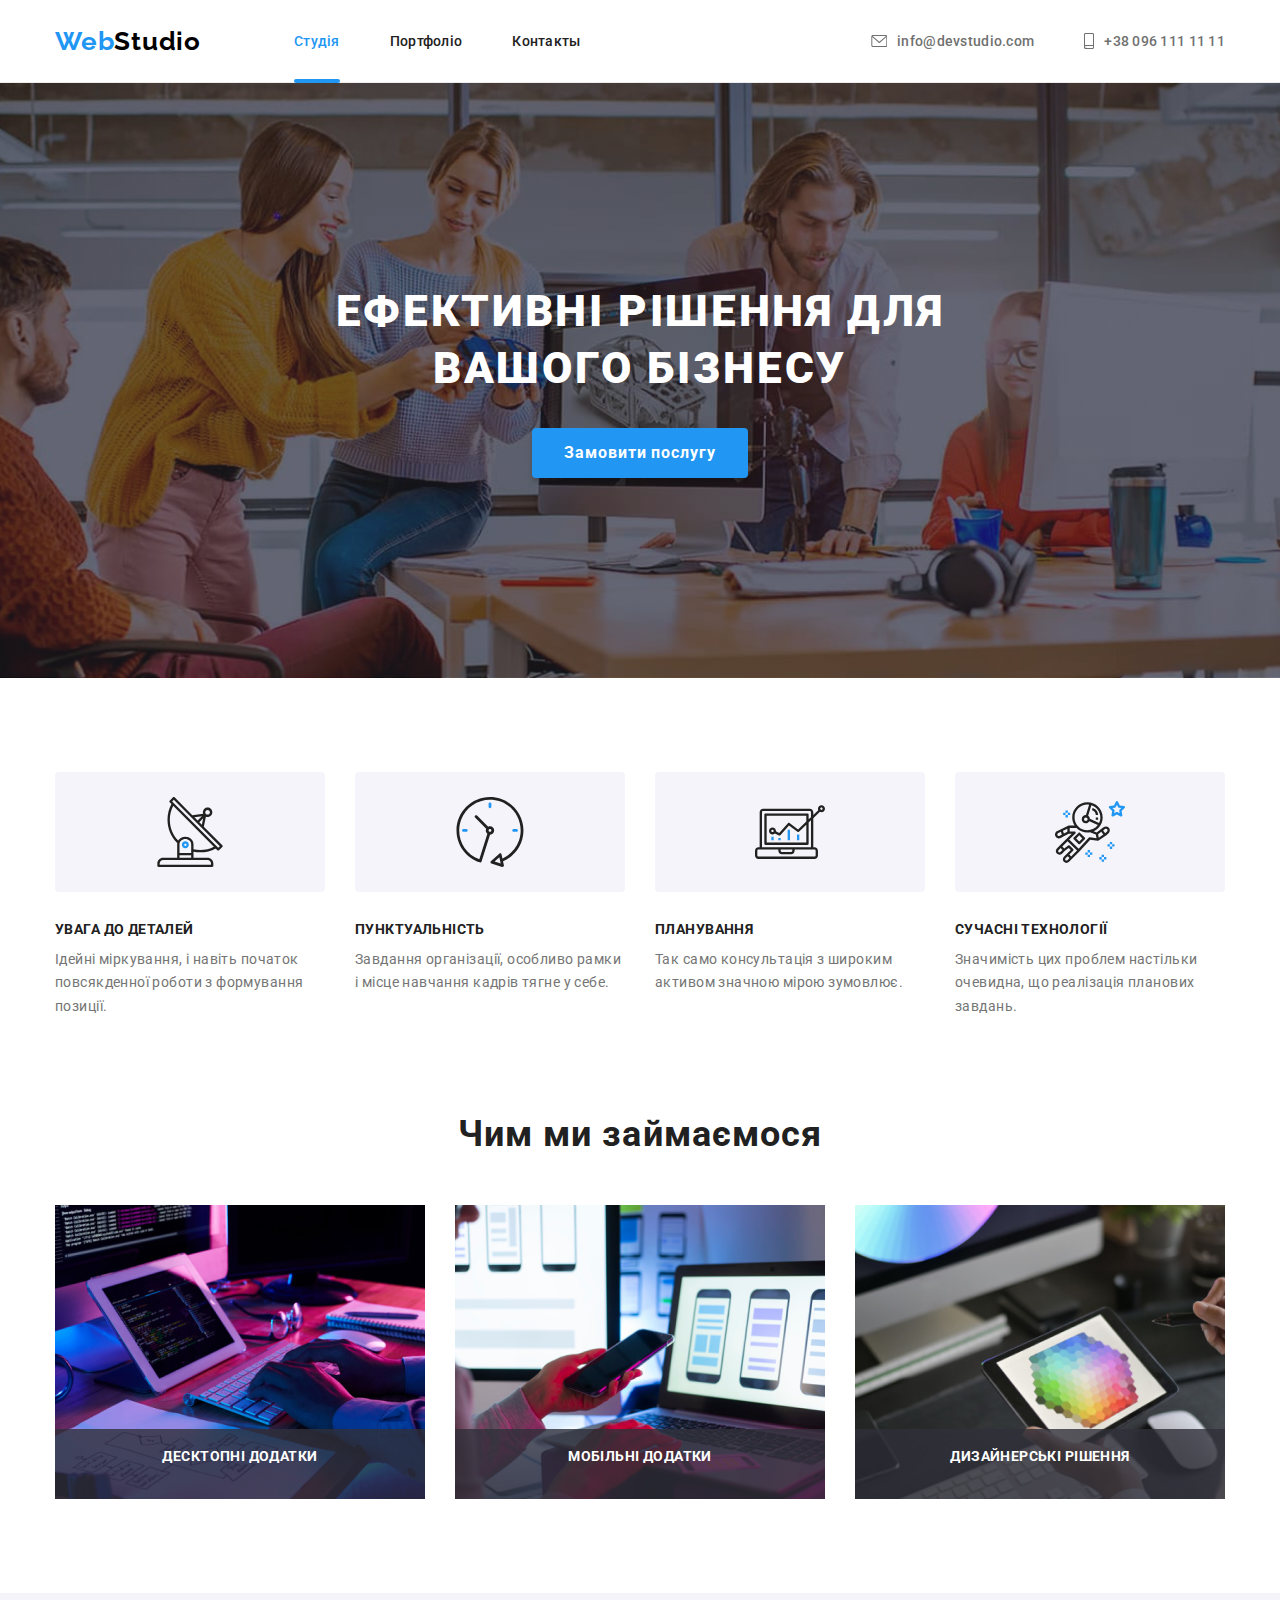
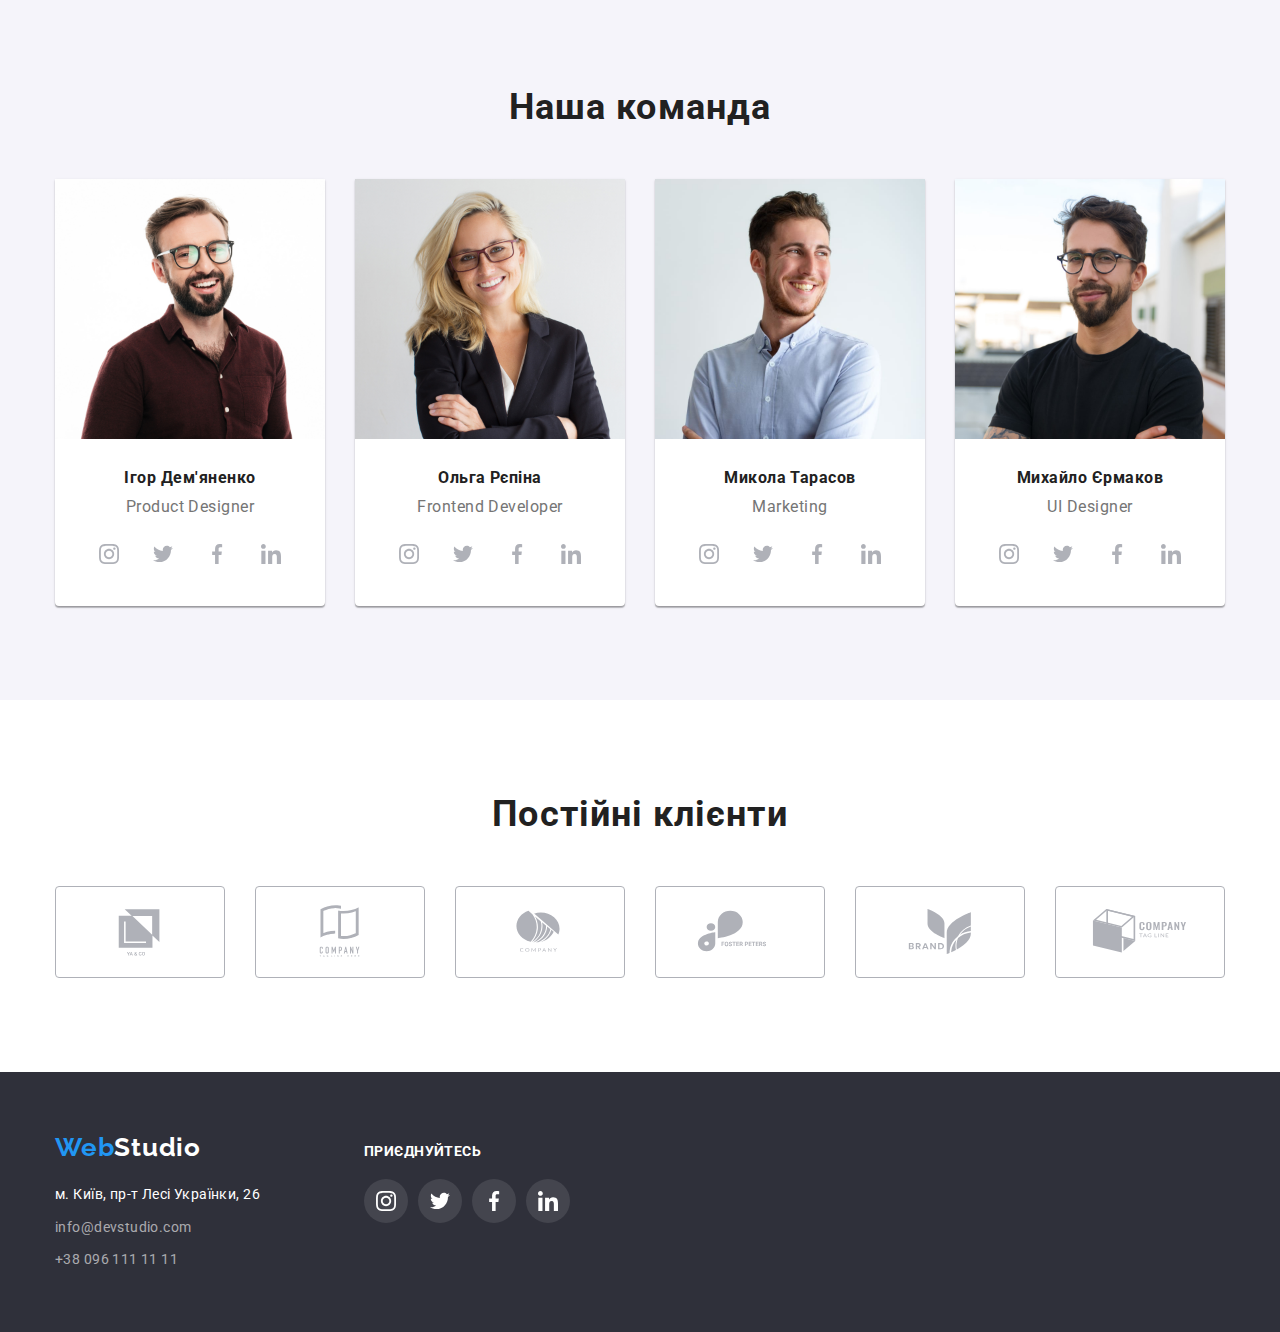
==== commit a57b5662: "finis h/w - 5" ====
--- a/index.html
+++ b/index.html
@@ -486,7 +486,7 @@
       <div class="modal">
         <button class="modal-btn" data-modal-close>
           <svg width="18" height="18" class="close-button">
-            <use href="./images/icons.svg/symbol-defs.svg#icon-close-1"></use>
+            <use href="./images/icons.svg/symbol-defs.svg#icon-close"></use>
           </svg>
         </button>
       </div>
--- a/css/styles.css
+++ b/css/styles.css
@@ -27,7 +27,7 @@
   margin: 0;
 }
 
-.img {
+img {
   display: block;
 }
 
@@ -228,7 +228,7 @@
   display: inline-block;
   text-align: center;
   border: none;
-  transition-property: color;
+  transition-property: color, background-color, box-shadow;
   transition-duration: 250ms;
   transition-timing-function: cubic-bezier(0.4, 0, 0.2, 1);
 }
@@ -755,14 +755,19 @@
   display: flex;
   justify-content: center;
   align-items: center;
-  position: fixed;
-  top: 17px;
-  right: 17px;
+  position: absolute;
+  top: 8px;
+  right: 8px;
   background-color: transparent;
   border-radius: 50%;
+  border: 1px solid rgba(0, 0, 0, 0.1);
+  transition-property: color;
+  transition-duration: 250ms;
+  transition-timing-function: cubic-bezier(0.4, 0, 0.2, 1);
   cursor: pointer;
 }
 
-.close-button {
-  fill: white;
-}
+.close-button:hover,
+.close-button.cover {
+  fill: #2196f3;
+}
